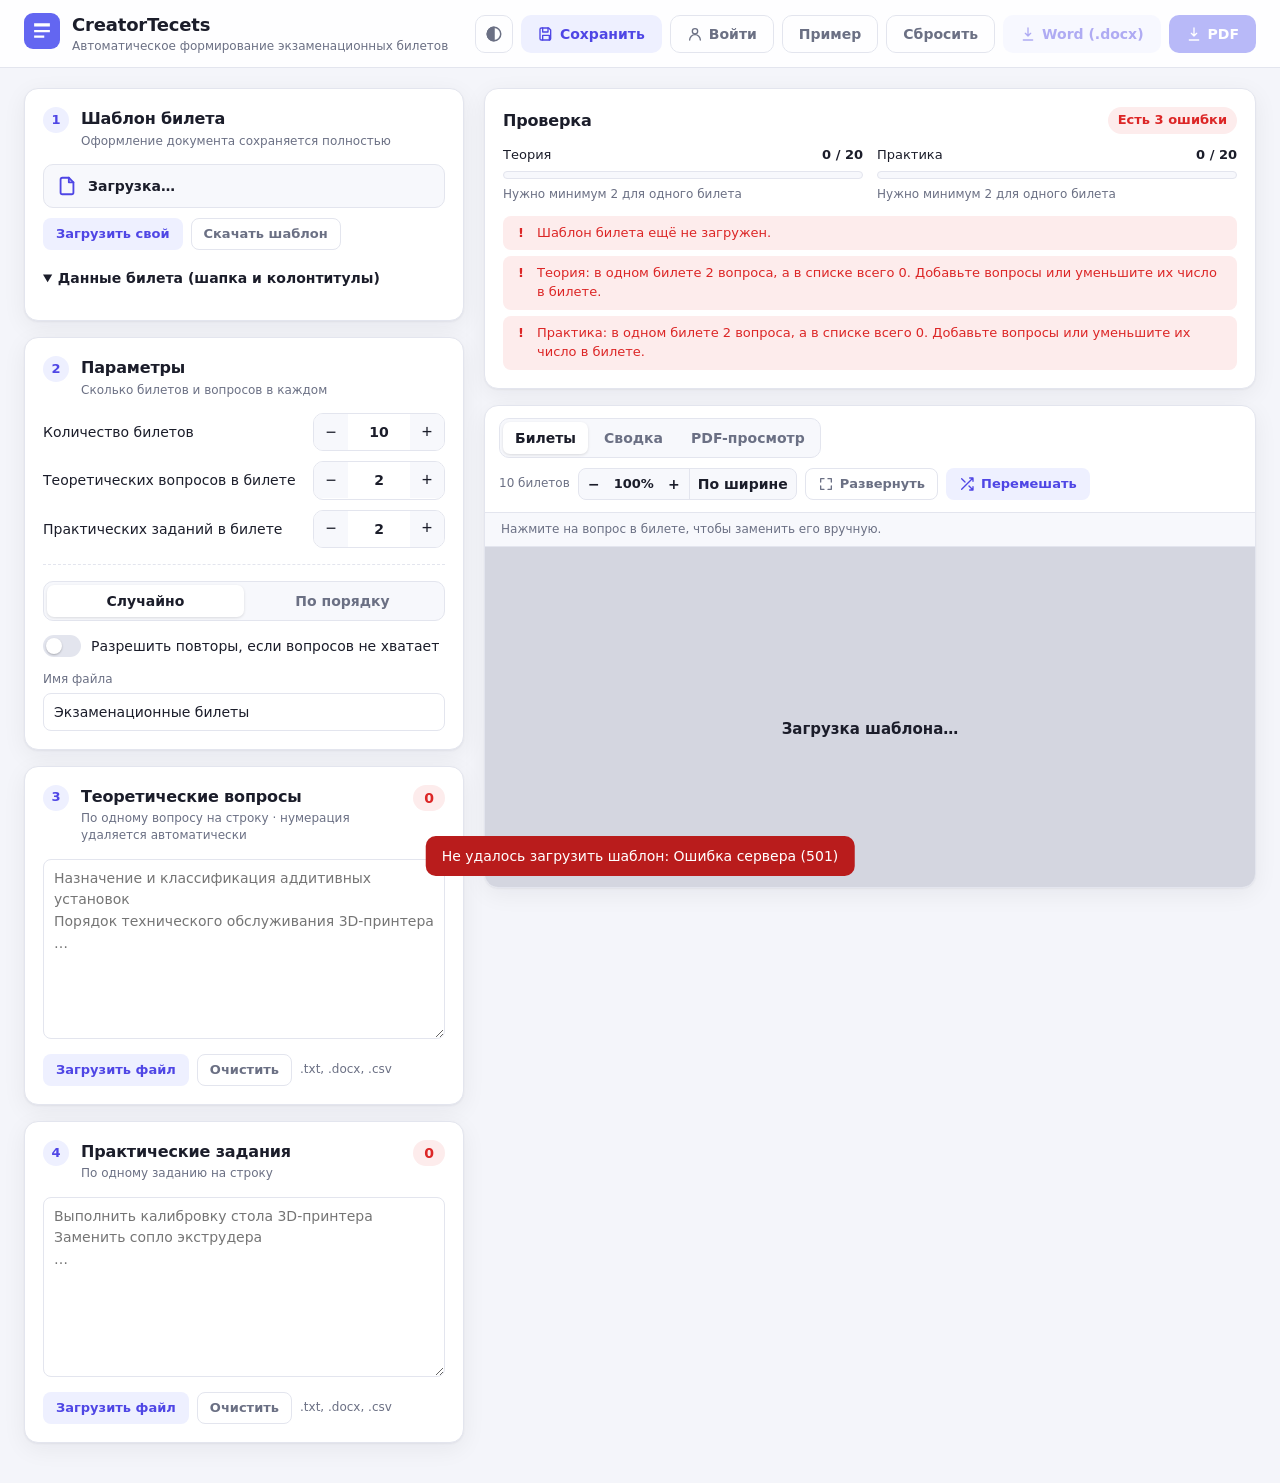
==== static/index.html @ 61548228 "Личный кабинет: регистрация, вход и сохранение наборов билетов - регистрация по почте и паролю (scry" ====
<!doctype html>
<html lang="ru">
<head>
  <meta charset="utf-8" />
  <meta name="viewport" content="width=device-width, initial-scale=1" />
  <title>CreatorTecets — экзаменационные билеты</title>
  <link rel="icon" href="data:image/svg+xml,<svg xmlns='http://www.w3.org/2000/svg' viewBox='0 0 32 32'><rect width='32' height='32' rx='8' fill='%234f46e5'/><path d='M9 9h14v3H9zm0 6h14v2H9zm0 5h9v2H9z' fill='white'/></svg>" />
  <script>
    try { var t = localStorage.getItem("creatortecets:theme"); if (t === "light" || t === "dark") document.documentElement.dataset.theme = t; } catch (e) {}
  </script>
  <link rel="stylesheet" href="styles.css" />
</head>
<body>
  <header class="topbar">
    <div class="brand">
      <div class="logo" aria-hidden="true">
        <svg viewBox="0 0 32 32"><rect width="32" height="32" rx="8"/><path d="M9 9h14v3H9zm0 6h14v2H9zm0 5h9v2H9z"/></svg>
      </div>
      <div>
        <h1>CreatorTecets</h1>
        <p>Автоматическое формирование экзаменационных билетов</p>
      </div>
    </div>
    <div class="topbar-actions">
      <button class="btn ghost theme-btn" id="btn-theme" type="button" title="Тема оформления" aria-label="Тема оформления"></button>
      <span class="set-chip" id="current-set" hidden title="Текущий набор из личного кабинета"></span>
      <button class="btn secondary" id="btn-save" type="button" title="Сохранить билеты в личный кабинет">
        <svg viewBox="0 0 24 24" aria-hidden="true"><path d="M5 3h11l3 3v13a2 2 0 0 1-2 2H5a2 2 0 0 1-2-2V5a2 2 0 0 1 2-2z"/><path d="M7 3v6h8V3M7 21v-7h10v7"/></svg>Сохранить
      </button>
      <button class="btn ghost account-btn" id="btn-account" type="button">
        <svg viewBox="0 0 24 24" aria-hidden="true"><circle cx="12" cy="8" r="4"/><path d="M4 21a8 8 0 0 1 16 0"/></svg><span>Войти</span>
      </button>
      <button class="btn ghost" id="btn-demo" type="button" title="Заполнить формы примерами вопросов">Пример</button>
      <button class="btn ghost" id="btn-reset" type="button" title="Очистить все поля">Сбросить</button>
      <button class="btn secondary" id="btn-docx" type="button" disabled>
        <svg viewBox="0 0 24 24" aria-hidden="true"><path d="M12 3v12m0 0-4-4m4 4 4-4M5 21h14"/></svg>Word (.docx)
      </button>
      <button class="btn primary" id="btn-pdf" type="button" disabled>
        <svg viewBox="0 0 24 24" aria-hidden="true"><path d="M12 3v12m0 0-4-4m4 4 4-4M5 21h14"/></svg>PDF
      </button>
    </div>
  </header>

  <main class="layout">
    <!-- ============ Левая колонка: настройки ============ -->
    <section class="settings" aria-label="Настройки">
      <article class="card" id="card-template">
        <header class="card-head">
          <span class="step">1</span>
          <div>
            <h2>Шаблон билета</h2>
            <p class="muted">Оформление документа сохраняется полностью</p>
          </div>
        </header>
        <div class="template-file">
          <div class="file-chip">
            <svg viewBox="0 0 24 24" aria-hidden="true"><path d="M14 3H7a2 2 0 0 0-2 2v14a2 2 0 0 0 2 2h10a2 2 0 0 0 2-2V8z"/><path d="M14 3v5h5"/></svg>
            <div>
              <strong id="tpl-name">Загрузка…</strong>
              <span class="muted" id="tpl-meta"></span>
            </div>
          </div>
          <div class="row gap-s wrap">
            <label class="btn small secondary">
              <input type="file" id="tpl-input" accept=".docx" hidden />Загрузить свой
            </label>
            <button class="btn small ghost" id="tpl-reset" type="button" hidden>Вернуть стандартный</button>
            <a class="btn small ghost" href="/api/template/default" download>Скачать шаблон</a>
          </div>
        </div>
        <details class="fields" id="fields-box" open>
          <summary>Данные билета (шапка и колонтитулы)</summary>
          <div id="fields" class="fields-grid"></div>
        </details>
      </article>

      <article class="card">
        <header class="card-head">
          <span class="step">2</span>
          <div>
            <h2>Параметры</h2>
            <p class="muted">Сколько билетов и вопросов в каждом</p>
          </div>
        </header>
        <div class="params">
          <label class="num">
            <span>Количество билетов</span>
            <div class="stepper"><button type="button" data-step="-1">−</button><input type="number" id="p-count" min="1" max="500" value="10" /><button type="button" data-step="1">+</button></div>
          </label>
          <label class="num">
            <span>Теоретических вопросов в билете</span>
            <div class="stepper"><button type="button" data-step="-1">−</button><input type="number" id="p-theory" min="0" max="20" value="2" /><button type="button" data-step="1">+</button></div>
          </label>
          <label class="num">
            <span>Практических заданий в билете</span>
            <div class="stepper"><button type="button" data-step="-1">−</button><input type="number" id="p-practice" min="0" max="20" value="2" /><button type="button" data-step="1">+</button></div>
          </label>
        </div>
        <div class="options">
          <div class="segmented" role="radiogroup" aria-label="Порядок распределения">
            <label><input type="radio" name="mode" value="random" checked /><span>Случайно</span></label>
            <label><input type="radio" name="mode" value="sequential" /><span>По порядку</span></label>
          </div>
          <label class="switch">
            <input type="checkbox" id="p-repeat" />
            <span class="track"></span>
            <span>Разрешить повторы, если вопросов не хватает</span>
          </label>
          <label class="text-field">
            <span>Имя файла</span>
            <input type="text" id="p-filename" value="Экзаменационные билеты" maxlength="120" />
          </label>
        </div>
      </article>

      <article class="card qcard" data-kind="theory">
        <header class="card-head">
          <span class="step">3</span>
          <div>
            <h2>Теоретические вопросы</h2>
            <p class="muted">По одному вопросу на строку · нумерация удаляется автоматически</p>
          </div>
          <span class="badge" id="theory-count">0</span>
        </header>
        <div class="dropzone">
          <textarea id="q-theory" spellcheck="true" placeholder="Назначение и классификация аддитивных установок&#10;Порядок технического обслуживания 3D-принтера&#10;…"></textarea>
          <div class="drop-hint">Отпустите файл, чтобы загрузить вопросы</div>
        </div>
        <div class="row gap-s wrap qactions">
          <label class="btn small secondary"><input type="file" accept=".txt,.docx,.csv" data-upload="theory" hidden />Загрузить файл</label>
          <button class="btn small ghost" type="button" data-dedupe="theory" hidden>Удалить дубликаты</button>
          <button class="btn small ghost" type="button" data-clear="theory">Очистить</button>
          <span class="muted small">.txt, .docx, .csv</span>
        </div>
      </article>

      <article class="card qcard" data-kind="practice">
        <header class="card-head">
          <span class="step">4</span>
          <div>
            <h2>Практические задания</h2>
            <p class="muted">По одному заданию на строку</p>
          </div>
          <span class="badge" id="practice-count">0</span>
        </header>
        <div class="dropzone">
          <textarea id="q-practice" spellcheck="true" placeholder="Выполнить калибровку стола 3D-принтера&#10;Заменить сопло экструдера&#10;…"></textarea>
          <div class="drop-hint">Отпустите файл, чтобы загрузить задания</div>
        </div>
        <div class="row gap-s wrap qactions">
          <label class="btn small secondary"><input type="file" accept=".txt,.docx,.csv" data-upload="practice" hidden />Загрузить файл</label>
          <button class="btn small ghost" type="button" data-dedupe="practice" hidden>Удалить дубликаты</button>
          <button class="btn small ghost" type="button" data-clear="practice">Очистить</button>
          <span class="muted small">.txt, .docx, .csv</span>
        </div>
      </article>
    </section>

    <!-- ============ Правая колонка: проверка и просмотр ============ -->
    <section class="workspace" aria-label="Проверка и предварительный просмотр">
      <article class="card check" id="check">
        <header class="check-head">
          <h2>Проверка</h2>
          <span class="status" id="check-status"></span>
        </header>
        <div class="meters">
          <div class="meter" id="meter-theory">
            <div class="meter-top"><span>Теория</span><strong></strong></div>
            <div class="bar"><i></i></div>
            <small></small>
          </div>
          <div class="meter" id="meter-practice">
            <div class="meter-top"><span>Практика</span><strong></strong></div>
            <div class="bar"><i></i></div>
            <small></small>
          </div>
        </div>
        <ul class="issues" id="issues"></ul>
      </article>

      <article class="card preview-card">
        <header class="preview-head">
          <div class="tabs" role="tablist">
            <button role="tab" class="tab active" data-view="pages" type="button">Билеты</button>
            <button role="tab" class="tab" data-view="table" type="button">Сводка</button>
            <button role="tab" class="tab" data-view="pdf" type="button">PDF-просмотр</button>
          </div>
          <div class="preview-tools">
            <span class="muted small" id="preview-meta"></span>
            <div class="zoom" id="zoom" role="group" aria-label="Масштаб просмотра">
              <button type="button" id="zoom-out" title="Уменьшить (Ctrl + колесо мыши)" aria-label="Уменьшить">−</button>
              <output id="zoom-value">100%</output>
              <button type="button" id="zoom-in" title="Увеличить (Ctrl + колесо мыши)" aria-label="Увеличить">+</button>
              <span class="sep"></span>
              <button type="button" id="zoom-fit" title="По ширине окна">По ширине</button>
            </div>
            <button class="btn small ghost" id="btn-focus" type="button" title="Развернуть просмотр на весь экран (Esc — свернуть)">
              <svg viewBox="0 0 24 24" aria-hidden="true"><path d="M4 9V4h5M20 9V4h-5M4 15v5h5M20 15v5h-5"/></svg><span>Развернуть</span>
            </button>
            <button class="btn small secondary" id="btn-shuffle" type="button" title="Перераспределить вопросы случайным образом">
              <svg viewBox="0 0 24 24" aria-hidden="true"><path d="M16 3h5v5M4 20 21 3M21 16v5h-5M15 15l6 6M4 4l5 5"/></svg>Перемешать
            </button>
          </div>
        </header>
        <p class="hint" id="edit-hint">Нажмите на вопрос в билете, чтобы заменить его вручную.</p>
        <div class="view" id="view-pages"></div>
        <div class="view" id="view-table" hidden></div>
        <div class="view" id="view-pdf" hidden>
          <div class="pdf-empty" id="pdf-empty">
            <p>Точный вид документа, как он будет напечатан.</p>
            <button class="btn primary" id="btn-pdf-preview" type="button">Сформировать PDF-просмотр</button>
          </div>
          <iframe id="pdf-frame" title="PDF-просмотр" hidden></iframe>
        </div>
      </article>
    </section>
  </main>

  <dialog id="replace-dialog">
    <form method="dialog" class="dialog">
      <header>
        <h3 id="replace-title">Заменить вопрос</h3>
        <button class="icon-btn" value="cancel" aria-label="Закрыть">✕</button>
      </header>
      <p class="muted small" id="replace-current"></p>
      <input type="search" id="replace-search" placeholder="Поиск по вопросам…" autocomplete="off" />
      <ul class="replace-list" id="replace-list"></ul>
    </form>
  </dialog>

  <!-- Вход / регистрация -->
  <dialog id="auth-dialog">
    <form class="dialog auth" id="auth-form" novalidate>
      <header>
        <h3>Личный кабинет</h3>
        <button class="icon-btn" type="button" data-close aria-label="Закрыть">✕</button>
      </header>
      <p class="muted small" id="auth-reason">Войдите, чтобы сохранять билеты и возвращаться к ним в любой момент.</p>
      <div class="segmented" role="tablist">
        <label><input type="radio" name="auth-mode" value="login" checked /><span>Вход</span></label>
        <label><input type="radio" name="auth-mode" value="register" /><span>Регистрация</span></label>
      </div>
      <label class="text-field" id="auth-name-row" hidden>
        <span>Имя (необязательно)</span>
        <input type="text" id="auth-name" autocomplete="name" maxlength="100" />
      </label>
      <label class="text-field">
        <span>Электронная почта</span>
        <input type="email" id="auth-email" autocomplete="email" required maxlength="200" />
      </label>
      <label class="text-field">
        <span>Пароль</span>
        <input type="password" id="auth-password" autocomplete="current-password" required maxlength="200" />
        <small class="muted" id="auth-pass-hint" hidden>Не короче 8 символов</small>
      </label>
      <p class="form-error" id="auth-error" role="alert" hidden></p>
      <button class="btn primary" type="submit" id="auth-submit">Войти</button>
    </form>
  </dialog>

  <!-- Сохранение набора -->
  <dialog id="save-dialog">
    <form class="dialog" id="save-form">
      <header>
        <h3>Сохранить в личный кабинет</h3>
        <button class="icon-btn" type="button" data-close aria-label="Закрыть">✕</button>
      </header>
      <label class="text-field">
        <span>Название набора</span>
        <input type="text" id="save-title" required maxlength="200" />
      </label>
      <p class="muted small" id="save-note"></p>
      <div class="row gap-s wrap dialog-actions">
        <button class="btn ghost" type="button" id="save-as-new" hidden>Сохранить как новый</button>
        <button class="btn primary" type="submit" id="save-submit">Сохранить</button>
      </div>
    </form>
  </dialog>

  <!-- Личный кабинет -->
  <dialog id="cabinet-dialog">
    <div class="dialog cabinet">
      <header>
        <div>
          <h3>Личный кабинет</h3>
          <p class="muted small" id="cab-user"></p>
        </div>
        <div class="row gap-s">
          <button class="btn small ghost" type="button" id="cab-logout">Выйти</button>
          <button class="icon-btn" type="button" data-close aria-label="Закрыть">✕</button>
        </div>
      </header>
      <div class="row gap-s cab-tools">
        <input type="search" id="cab-search" placeholder="Поиск по названию, группе, дисциплине…" autocomplete="off" />
        <button class="btn small secondary" type="button" id="cab-new" title="Начать новый набор билетов">+ Новый набор</button>
      </div>
      <p class="muted small" id="cab-count"></p>
      <ul class="sets" id="cab-list"></ul>
    </div>
  </dialog>

  <div class="toast" id="toast" role="status" aria-live="polite"></div>
  <div class="busy" id="busy" hidden><div class="spinner"></div><span id="busy-text">Формирование…</span></div>

  <script src="app.js"></script>
</body>
</html>
---- static/styles.css ----
:root {
  --bg: #f4f5fa;
  --surface: #ffffff;
  --surface-2: #f7f8fc;
  --border: #e3e5ee;
  --text: #1b1d2a;
  --muted: #6b7084;
  --accent: #4f46e5;
  --accent-2: #6366f1;
  --accent-soft: #eef0ff;
  --ok: #16a34a;
  --ok-soft: #e8f7ee;
  --warn: #c2780a;
  --warn-soft: #fff5e2;
  --err: #dc2626;
  --err-soft: #fdecec;
  --radius: 14px;
  --shadow: 0 1px 2px rgba(20, 22, 40, .05), 0 6px 24px rgba(20, 22, 40, .06);
  --paper-shadow: 0 2px 6px rgba(0, 0, 0, .08), 0 12px 32px rgba(0, 0, 0, .10);
  color-scheme: light;
}

:root[data-theme="dark"] {
    --bg: #0f1117;
    --surface: #171a23;
    --surface-2: #1d2130;
    --border: #2a2f40;
    --text: #e8eaf2;
    --muted: #949ab0;
    --accent: #818cf8;
    --accent-2: #6366f1;
    --accent-soft: #23264a;
    --ok: #4ade80;
    --ok-soft: #12291c;
    --warn: #fbbf24;
    --warn-soft: #2d2410;
    --err: #f87171;
    --err-soft: #2f1517;
    --shadow: 0 1px 2px rgba(0, 0, 0, .3), 0 6px 24px rgba(0, 0, 0, .25);
    color-scheme: dark;
  
}

@media (prefers-color-scheme: dark) {
  :root:not([data-theme="light"]) {
    --bg: #0f1117;
    --surface: #171a23;
    --surface-2: #1d2130;
    --border: #2a2f40;
    --text: #e8eaf2;
    --muted: #949ab0;
    --accent: #818cf8;
    --accent-2: #6366f1;
    --accent-soft: #23264a;
    --ok: #4ade80;
    --ok-soft: #12291c;
    --warn: #fbbf24;
    --warn-soft: #2d2410;
    --err: #f87171;
    --err-soft: #2f1517;
    --shadow: 0 1px 2px rgba(0, 0, 0, .3), 0 6px 24px rgba(0, 0, 0, .25);
    color-scheme: dark;
  
  }
}

* { box-sizing: border-box; }
[hidden] { display: none !important; }
html, body { margin: 0; }
body {
  background: var(--bg);
  transition: background-color .2s, color .2s;
  color: var(--text);
  font: 14px/1.45 "Inter", system-ui, -apple-system, "Segoe UI", Roboto, sans-serif;
  -webkit-font-smoothing: antialiased;
}
h1, h2, h3 { margin: 0; letter-spacing: -.01em; }
h2 { font-size: 16px; font-weight: 650; }
.muted { color: var(--muted); }
.small { font-size: 12px; }
.row { display: flex; align-items: center; }
.wrap { flex-wrap: wrap; }
.gap-s { gap: 8px; }
svg { width: 16px; height: 16px; fill: none; stroke: currentColor; stroke-width: 2; stroke-linecap: round; stroke-linejoin: round; flex: none; }

/* ---------- Topbar ---------- */
.topbar {
  position: sticky; top: 0; z-index: 20;
  display: flex; align-items: center; justify-content: space-between; gap: 16px;
  padding: 12px 24px;
  background: color-mix(in srgb, var(--surface) 88%, transparent);
  backdrop-filter: blur(12px);
  border-bottom: 1px solid var(--border);
}
.brand { display: flex; align-items: center; gap: 12px; min-width: 0; }
.brand h1 { font-size: 18px; font-weight: 750; }
.brand p { margin: 0; font-size: 12px; color: var(--muted); }
.logo svg { width: 36px; height: 36px; stroke: none; }
.logo rect { fill: var(--accent-2); }
.logo path { fill: #fff; }
.topbar-actions { display: flex; gap: 8px; flex-wrap: wrap; justify-content: flex-end; }

/* ---------- Buttons ---------- */
.btn {
  display: inline-flex; align-items: center; justify-content: center; gap: 6px;
  height: 38px; padding: 0 16px;
  border-radius: 10px; border: 1px solid transparent;
  font: inherit; font-weight: 600; cursor: pointer; text-decoration: none;
  transition: background .15s, border-color .15s, color .15s, transform .05s, opacity .15s;
  white-space: nowrap; user-select: none;
}
.btn:active:not(:disabled) { transform: translateY(1px); }
.btn:disabled { opacity: .45; cursor: not-allowed; }
.btn.small { height: 32px; padding: 0 12px; font-size: 13px; border-radius: 8px; }
.btn.primary { background: var(--accent-2); color: #fff; }
.btn.primary:hover:not(:disabled) { background: #4338ca; }
.btn.secondary { background: var(--accent-soft); color: var(--accent); }
.btn.secondary:hover:not(:disabled) { border-color: var(--accent); }
.btn.ghost { background: transparent; color: var(--muted); border-color: var(--border); }
.btn.ghost:hover:not(:disabled) { color: var(--text); background: var(--surface-2); }
.icon-btn { border: 0; background: none; color: var(--muted); font-size: 16px; cursor: pointer; padding: 4px 8px; border-radius: 6px; }
.icon-btn:hover { background: var(--surface-2); color: var(--text); }
:focus-visible { outline: 2px solid var(--accent); outline-offset: 2px; }

/* ---------- Layout ---------- */
.layout {
  display: grid;
  grid-template-columns: minmax(340px, 440px) minmax(0, 1fr);
  gap: 20px;
  padding: 20px 24px 40px;
  max-width: 1600px; margin: 0 auto;
  align-items: start;
}
.settings { display: flex; flex-direction: column; gap: 16px; }
.workspace { display: flex; flex-direction: column; gap: 16px; position: sticky; top: 84px; max-height: calc(100vh - 100px); }

.card {
  background: var(--surface);
  border: 1px solid var(--border);
  border-radius: var(--radius);
  box-shadow: var(--shadow);
  padding: 18px;
}
.card-head { display: flex; align-items: flex-start; gap: 12px; margin-bottom: 14px; }
.card-head > div { flex: 1; min-width: 0; }
.card-head p { margin: 2px 0 0; font-size: 12px; }
.step {
  flex: none; width: 26px; height: 26px; border-radius: 50%;
  display: grid; place-items: center;
  background: var(--accent-soft); color: var(--accent); font-weight: 700; font-size: 13px;
}
.badge {
  min-width: 32px; height: 26px; padding: 0 10px; border-radius: 13px;
  display: inline-grid; place-items: center;
  background: var(--surface-2); border: 1px solid var(--border); font-weight: 700; font-variant-numeric: tabular-nums;
}
.badge.ok { background: var(--ok-soft); color: var(--ok); border-color: transparent; }
.badge.err { background: var(--err-soft); color: var(--err); border-color: transparent; }

/* ---------- Template ---------- */
.template-file { display: flex; flex-direction: column; gap: 10px; }
.file-chip {
  display: flex; align-items: center; gap: 10px;
  padding: 10px 12px; border-radius: 10px; background: var(--surface-2); border: 1px solid var(--border);
}
.file-chip svg { width: 22px; height: 22px; color: var(--accent); }
.file-chip div { display: flex; flex-direction: column; min-width: 0; }
.file-chip strong { overflow: hidden; text-overflow: ellipsis; white-space: nowrap; }
.file-chip span { font-size: 12px; }
.fields { margin-top: 14px; }
.fields summary { cursor: pointer; font-weight: 600; padding: 4px 0; }
.fields-grid { display: grid; gap: 10px; margin-top: 10px; }

.text-field { display: flex; flex-direction: column; gap: 4px; }
.text-field span { font-size: 12px; color: var(--muted); font-weight: 500; }
input[type="text"], input[type="search"], input[type="number"], input[type="email"], input[type="password"], textarea {
  font: inherit; color: var(--text);
  background: var(--surface); border: 1px solid var(--border); border-radius: 8px;
  padding: 8px 10px; width: 100%;
  transition: border-color .15s, box-shadow .15s;
}
input:focus, textarea:focus { outline: none; border-color: var(--accent); box-shadow: 0 0 0 3px color-mix(in srgb, var(--accent) 18%, transparent); }

/* ---------- Params ---------- */
.params { display: grid; gap: 10px; }
.num { display: flex; align-items: center; justify-content: space-between; gap: 12px; }
.num > span { font-weight: 500; }
.stepper { display: flex; align-items: center; border: 1px solid var(--border); border-radius: 10px; overflow: hidden; flex: none; }
.stepper button { width: 34px; height: 36px; border: 0; background: var(--surface-2); color: var(--text); font-size: 18px; cursor: pointer; }
.stepper button:hover { background: var(--accent-soft); color: var(--accent); }
.stepper input { width: 62px; border: 0; border-radius: 0; text-align: center; font-weight: 700; font-variant-numeric: tabular-nums; padding: 8px 4px; -moz-appearance: textfield; }
.stepper input::-webkit-inner-spin-button { -webkit-appearance: none; }
.stepper input:focus { box-shadow: none; }
.options { display: grid; gap: 14px; margin-top: 16px; padding-top: 16px; border-top: 1px dashed var(--border); }

.segmented { display: grid; grid-template-columns: 1fr 1fr; background: var(--surface-2); border: 1px solid var(--border); border-radius: 10px; padding: 3px; }
.segmented input { position: absolute; opacity: 0; pointer-events: none; }
.segmented span { display: block; text-align: center; padding: 6px; border-radius: 7px; cursor: pointer; font-weight: 600; color: var(--muted); }
.segmented input:checked + span { background: var(--surface); color: var(--text); box-shadow: 0 1px 3px rgba(0, 0, 0, .12); }
.segmented input:focus-visible + span { outline: 2px solid var(--accent); }

.switch { display: flex; align-items: center; gap: 10px; cursor: pointer; }
.switch input { position: absolute; opacity: 0; }
.switch .track { flex: none; width: 38px; height: 22px; border-radius: 11px; background: var(--border); position: relative; transition: background .15s; }
.switch .track::after { content: ""; position: absolute; top: 3px; left: 3px; width: 16px; height: 16px; border-radius: 50%; background: #fff; transition: transform .15s; box-shadow: 0 1px 2px rgba(0, 0, 0, .25); }
.switch input:checked + .track { background: var(--accent-2); }
.switch input:checked + .track::after { transform: translateX(16px); }
.switch input:focus-visible + .track { outline: 2px solid var(--accent); outline-offset: 2px; }

/* ---------- Questions ---------- */
.dropzone { position: relative; }
.dropzone textarea { min-height: 180px; resize: vertical; line-height: 1.55; }
.drop-hint {
  position: absolute; inset: 0; display: none; place-items: center;
  border: 2px dashed var(--accent); border-radius: 8px; background: color-mix(in srgb, var(--accent-soft) 92%, transparent);
  color: var(--accent); font-weight: 600;
}
.dropzone.drag .drop-hint { display: grid; }
.qactions { margin-top: 10px; }

/* ---------- Check ---------- */
.check-head { display: flex; align-items: center; justify-content: space-between; gap: 10px; margin-bottom: 12px; }
.status { font-weight: 600; font-size: 13px; padding: 4px 10px; border-radius: 999px; }
.status.ok { background: var(--ok-soft); color: var(--ok); }
.status.warn { background: var(--warn-soft); color: var(--warn); }
.status.err { background: var(--err-soft); color: var(--err); }
.meters { display: grid; grid-template-columns: 1fr 1fr; gap: 14px; }
.meter-top { display: flex; justify-content: space-between; font-size: 13px; }
.meter-top strong { font-variant-numeric: tabular-nums; }
.bar { height: 8px; background: var(--surface-2); border: 1px solid var(--border); border-radius: 4px; overflow: hidden; margin: 6px 0 4px; }
.bar i { display: block; height: 100%; width: 0; background: var(--ok); border-radius: 4px; transition: width .25s, background .25s; }
.meter.err .bar i { background: var(--err); }
.meter.warn .bar i { background: var(--warn); }
.meter.off { opacity: .5; }
.meter small { color: var(--muted); font-size: 12px; }
.issues { list-style: none; margin: 12px 0 0; padding: 0; display: grid; gap: 6px; }
.issues:empty { display: none; }
.issues li { display: flex; gap: 8px; align-items: flex-start; padding: 8px 10px; border-radius: 8px; font-size: 13px; }
.issues li::before { flex: none; font-weight: 800; width: 16px; text-align: center; }
.issues li.err { background: var(--err-soft); color: var(--err); }
.issues li.err::before { content: "!"; }
.issues li.warn { background: var(--warn-soft); color: var(--warn); }
.issues li.warn::before { content: "!"; }
.issues li.info { background: var(--surface-2); color: var(--muted); }
.issues li.info::before { content: "i"; font-style: italic; }
.issues li button { margin-left: auto; flex: none; background: none; border: 0; color: inherit; text-decoration: underline; font: inherit; font-weight: 600; cursor: pointer; padding: 0; }

/* ---------- Preview ---------- */
.preview-card { display: flex; flex-direction: column; min-height: 0; flex: 1; padding: 0; overflow: hidden; }
.preview-head { display: flex; align-items: center; justify-content: space-between; gap: 10px; padding: 12px 14px; border-bottom: 1px solid var(--border); flex-wrap: wrap; }
.tabs { display: flex; gap: 4px; background: var(--surface-2); padding: 3px; border-radius: 10px; border: 1px solid var(--border); }
.tab { border: 0; background: none; font: inherit; font-weight: 600; color: var(--muted); padding: 6px 12px; border-radius: 7px; cursor: pointer; }
.tab.active { background: var(--surface); color: var(--text); box-shadow: 0 1px 3px rgba(0, 0, 0, .12); }
.hint { margin: 0; padding: 8px 16px; font-size: 12px; color: var(--muted); background: var(--surface-2); border-bottom: 1px solid var(--border); }
.view { overflow: auto; flex: 1; min-height: 360px; }
#view-pages { background: color-mix(in srgb, var(--bg) 70%, #8a8fa3 30%); padding: 24px; }
.empty { display: grid; place-items: center; text-align: center; color: var(--muted); min-height: 320px; padding: 24px; }
.empty strong { display: block; color: var(--text); font-size: 15px; margin-bottom: 4px; }

.page-wrap { margin: 0 auto 28px; width: fit-content; }
.page-label { display: flex; justify-content: space-between; color: var(--text); font-size: 12px; font-weight: 700; margin-bottom: 6px; }
.page {
  position: relative; background: #fff; color: #000; box-shadow: var(--paper-shadow);
  font-family: "Times New Roman", "Liberation Serif", Times, serif; font-size: 16px; line-height: 1.15;
  color-scheme: light;
}
.page p { margin: 0; min-height: 1.15em; white-space: pre-wrap; overflow-wrap: anywhere; }
.page table { border-collapse: collapse; table-layout: fixed; }
.page td { vertical-align: top; padding: 6.67px; }
.page table.bordered td { border: 1px solid #000; }
.page .qline { line-height: 1.5; }
.page .q { cursor: pointer; border-radius: 3px; transition: background .12s; }
.page .q:hover { background: #e0e7ff; }
.page .q.missing { color: #b91c1c; background: #fee2e2; }
.page .q.repeat { box-shadow: inset 0 -2px 0 #f59e0b; }
.page-footer { position: absolute; left: 0; right: 0; }

#view-table { padding: 0; }
.summary { width: 100%; border-collapse: collapse; font-size: 13px; }
.summary th, .summary td { text-align: left; padding: 10px 14px; border-bottom: 1px solid var(--border); vertical-align: top; }
.summary th { position: sticky; top: 0; background: var(--surface); font-size: 12px; text-transform: uppercase; letter-spacing: .04em; color: var(--muted); z-index: 1; }
.summary td:first-child { font-weight: 700; white-space: nowrap; width: 1%; }
.summary ol { margin: 0; padding-left: 18px; }
.summary li { margin: 2px 0; }

#view-pdf { display: flex; }
#pdf-frame { flex: 1; width: 100%; border: 0; min-height: 70vh; background: #525659; }
.pdf-empty { margin: auto; text-align: center; padding: 40px; color: var(--muted); }

/* ---------- Dialog ---------- */
dialog { border: 1px solid var(--border); border-radius: 16px; padding: 0; width: min(640px, calc(100vw - 32px)); background: var(--surface); color: var(--text); box-shadow: 0 24px 64px rgba(0, 0, 0, .3); }
dialog::backdrop { background: rgba(15, 17, 30, .45); backdrop-filter: blur(2px); }
.dialog { display: flex; flex-direction: column; gap: 10px; padding: 18px; max-height: min(80vh, 680px); }
.dialog header { display: flex; justify-content: space-between; align-items: center; }
.dialog p { margin: 0; }
.replace-list { list-style: none; margin: 0; padding: 0; overflow: auto; border: 1px solid var(--border); border-radius: 10px; }
.replace-list li { padding: 10px 12px; border-bottom: 1px solid var(--border); cursor: pointer; display: flex; gap: 10px; justify-content: space-between; }
.replace-list li:last-child { border-bottom: 0; }
.replace-list li:hover, .replace-list li:focus { background: var(--accent-soft); outline: none; }
.replace-list li.current { background: var(--surface-2); cursor: default; color: var(--muted); }
.replace-list .uses { flex: none; font-size: 12px; color: var(--muted); }
.replace-list .uses.zero { color: var(--ok); font-weight: 600; }

/* ---------- Toast / busy ---------- */
.toast {
  position: fixed; left: 50%; bottom: 24px; transform: translate(-50%, 20px);
  background: #1f2233; color: #fff; padding: 10px 16px; border-radius: 10px; font-weight: 500;
  opacity: 0; pointer-events: none; transition: opacity .2s, transform .2s; z-index: 50; max-width: calc(100vw - 32px);
}
.toast.show { opacity: 1; transform: translate(-50%, 0); }
.toast.error { background: #b91c1c; }
.busy { position: fixed; inset: 0; z-index: 60; display: grid; place-content: center; justify-items: center; gap: 14px; background: rgba(15, 17, 30, .35); color: #fff; font-weight: 600; backdrop-filter: blur(2px); }
.busy[hidden] { display: none; }
.spinner { width: 42px; height: 42px; border-radius: 50%; border: 4px solid rgba(255, 255, 255, .3); border-top-color: #fff; animation: spin .8s linear infinite; }
@keyframes spin { to { transform: rotate(360deg); } }

/* ---------- Responsive ---------- */
@media (max-width: 1020px) {
  .layout { grid-template-columns: 1fr; padding: 16px; }
  .workspace { position: static; max-height: none; }
  .view { max-height: 80vh; }
}
@media (max-width: 640px) {
  .topbar { position: static; flex-direction: column; align-items: stretch; padding: 12px 16px; }
  .topbar-actions .btn { flex: 1; }
  .meters { grid-template-columns: 1fr; }
  #view-pages { padding: 12px; }
  .num { flex-direction: column; align-items: flex-start; }
}
@media print {
  .topbar, .settings, .check, .preview-head, .hint { display: none !important; }
}

/* ---------- Theme toggle ---------- */
.theme-btn { width: 38px; padding: 0; }
.theme-btn svg { width: 18px; height: 18px; }

/* ---------- Zoom ---------- */
.zoom { display: flex; align-items: center; border: 1px solid var(--border); border-radius: 8px; overflow: hidden; background: var(--surface-2); }
.zoom button { height: 30px; min-width: 30px; padding: 0 8px; border: 0; background: none; color: var(--text); font: inherit; font-weight: 600; cursor: pointer; }
.zoom button:hover { background: var(--accent-soft); color: var(--accent); }
.zoom button.active { color: var(--accent); }
.zoom output { min-width: 50px; text-align: center; font-variant-numeric: tabular-nums; font-weight: 600; font-size: 13px; }
.zoom .sep { width: 1px; align-self: stretch; background: var(--border); }
.preview-tools { display: flex; align-items: center; gap: 8px; flex-wrap: wrap; }

/* ---------- Режим «Развернуть просмотр» ---------- */
body.focus .settings { display: none; }
body.focus .layout { grid-template-columns: minmax(0, 1fr); max-width: none; }
body.focus .workspace { max-height: calc(100vh - 100px); }
body.focus .check .meters, body.focus .check .issues { display: none; }
body.focus .check { padding: 10px 18px; }
body.focus .check-head { margin: 0; }
body.focus .view { max-height: none; }
@media (max-width: 1020px) {
  body.focus .workspace { max-height: none; }
  body.focus .view { max-height: 85vh; }
}

/* ---------- Личный кабинет ---------- */
.account-btn span { max-width: 160px; overflow: hidden; text-overflow: ellipsis; }
.account-btn .avatar { width: 22px; height: 22px; border-radius: 50%; background: var(--accent-2); color: #fff; display: grid; place-items: center; font-size: 12px; font-weight: 700; flex: none; }
.set-chip { align-self: center; max-width: 220px; overflow: hidden; text-overflow: ellipsis; white-space: nowrap; font-size: 12px; color: var(--muted); padding: 4px 10px; border: 1px dashed var(--border); border-radius: 999px; }
.set-chip b { color: var(--text); font-weight: 600; }
.dialog .segmented { margin: 2px 0; }
.dialog .text-field input { height: 40px; }
.form-error { margin: 0; padding: 8px 10px; border-radius: 8px; background: var(--err-soft); color: var(--err); font-size: 13px; }
.dialog-actions { justify-content: flex-end; margin-top: 4px; }
.auth .btn.primary { height: 42px; margin-top: 4px; }
#cabinet-dialog { width: min(920px, calc(100vw - 32px)); }
.cabinet { max-height: min(86vh, 820px); }
.cab-tools input { flex: 1; }
.sets { list-style: none; margin: 0; padding: 0; overflow: auto; display: grid; gap: 10px; min-height: 120px; }
.set { border: 1px solid var(--border); border-radius: 12px; padding: 12px 14px; display: grid; grid-template-columns: 1fr auto; gap: 6px 14px; background: var(--surface); }
.set.current { border-color: var(--accent); box-shadow: 0 0 0 1px var(--accent) inset; }
.set h4 { margin: 0; font-size: 15px; display: flex; align-items: center; gap: 8px; min-width: 0; }
.set h4 span { overflow: hidden; text-overflow: ellipsis; white-space: nowrap; }
.set .tag { font-size: 11px; font-weight: 700; color: var(--accent); background: var(--accent-soft); border-radius: 999px; padding: 2px 8px; flex: none; }
.set .meta { grid-column: 1; color: var(--muted); font-size: 12px; display: flex; flex-wrap: wrap; gap: 4px 12px; }
.set .actions { grid-column: 2; grid-row: 1 / span 2; display: flex; gap: 6px; align-items: center; flex-wrap: wrap; justify-content: flex-end; }
.set .actions .danger:hover { color: var(--err); border-color: var(--err); }
.sets .empty { min-height: 160px; border: 1px dashed var(--border); border-radius: 12px; }
@media (max-width: 640px) {
  .set { grid-template-columns: 1fr; }
  .set .actions { grid-column: 1; grid-row: auto; justify-content: flex-start; }
  .set-chip { display: none; }
}
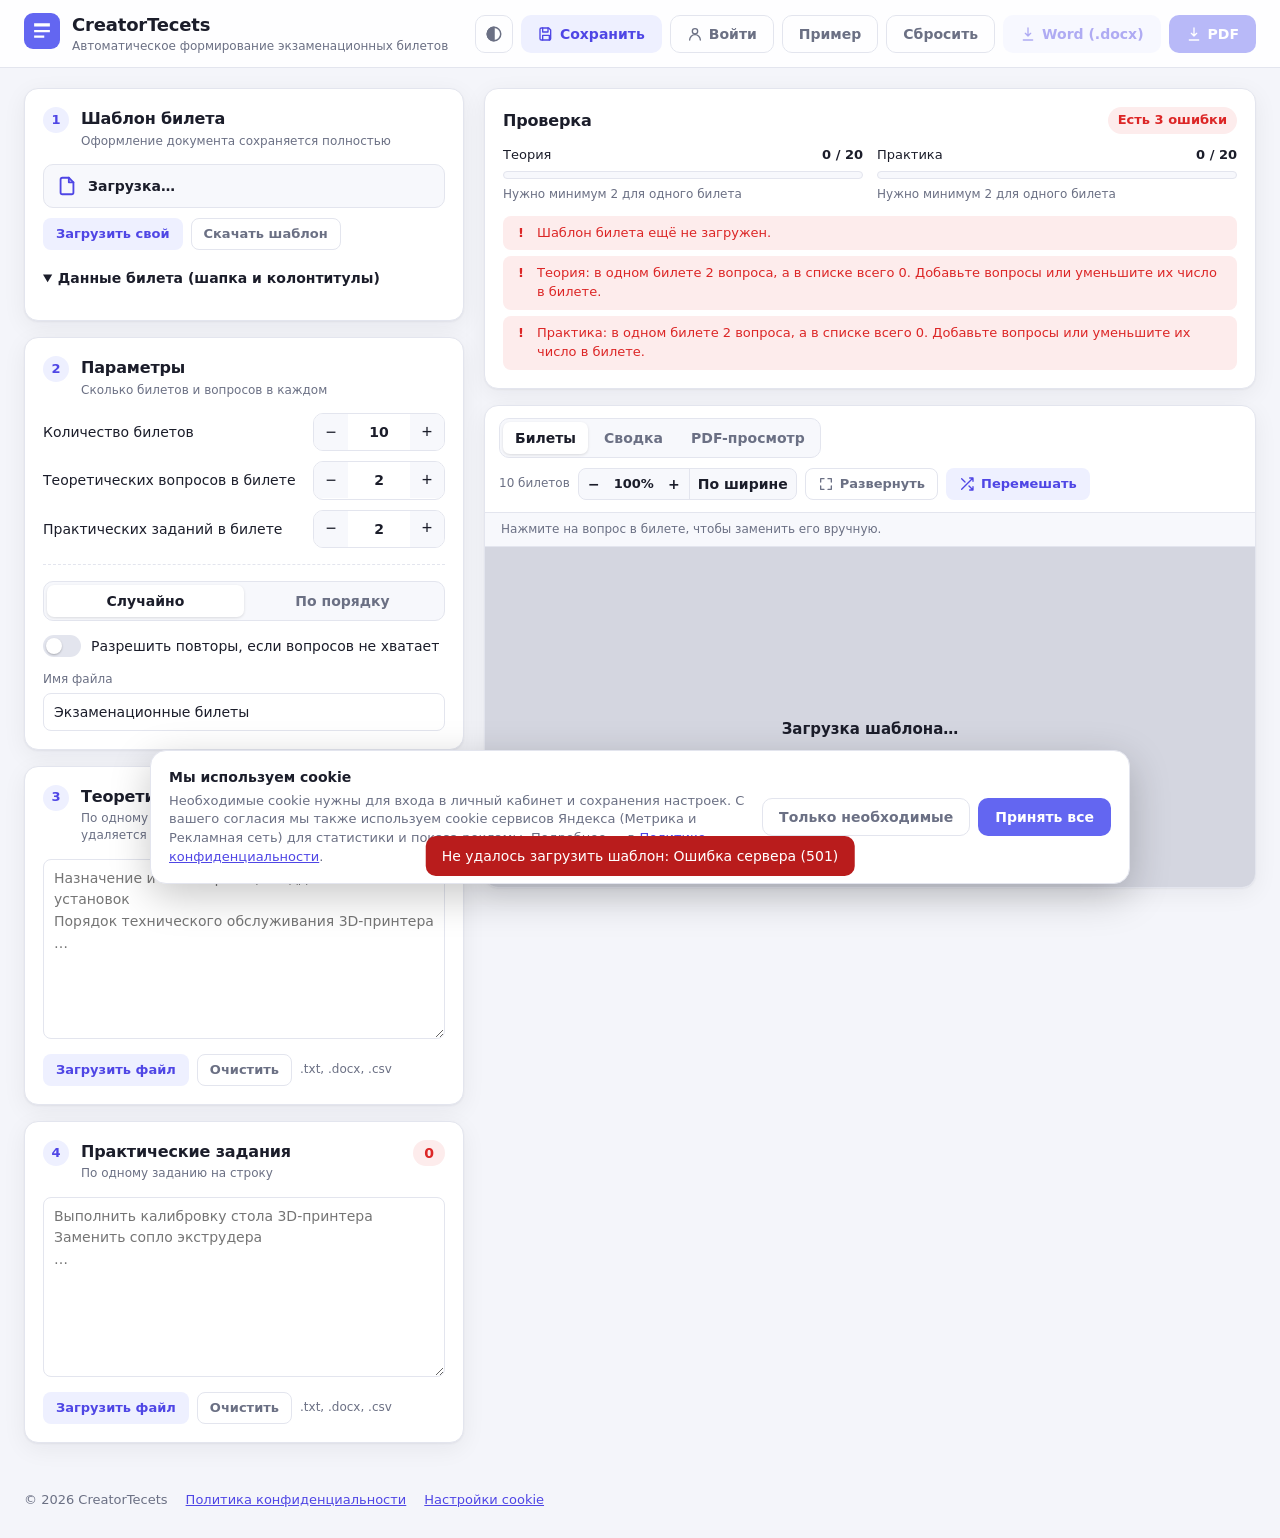
==== commit f71148b0: "Баннер cookie, политика конфиденциальности и согласие на обработку ПДн - баннер cookie: Метрика и ре" ====
--- a/static/index.html
+++ b/static/index.html
@@ -60,10 +60,15 @@
               <span class="muted" id="tpl-meta"></span>
             </div>
           </div>
+          <label class="text-field" id="tpl-lib-row" hidden>
+            <span>Шаблон из библиотеки сайта</span>
+            <select id="tpl-select"></select>
+          </label>
           <div class="row gap-s wrap">
             <label class="btn small secondary">
               <input type="file" id="tpl-input" accept=".docx" hidden />Загрузить свой
             </label>
+            <button class="btn small ghost" id="tpl-submit" type="button" hidden title="Предложить этот шаблон для библиотеки сайта">Отправить на сайт</button>
             <button class="btn small ghost" id="tpl-reset" type="button" hidden>Вернуть стандартный</button>
             <a class="btn small ghost" href="/api/template/default" download>Скачать шаблон</a>
           </div>
@@ -154,6 +159,10 @@
           <span class="muted small">.txt, .docx, .csv</span>
         </div>
       </article>
+      <aside class="ad-slot" id="ad-sidebar" aria-label="Реклама" hidden>
+        <span class="ad-label">Реклама</span>
+        <div class="ad-box" id="yandex_rtb_sidebar"></div>
+      </aside>
     </section>
 
     <!-- ============ Правая колонка: проверка и просмотр ============ -->
@@ -216,6 +225,11 @@
     </section>
   </main>
 
+  <aside class="ad-slot ad-bottom" id="ad-bottom" aria-label="Реклама" hidden>
+    <span class="ad-label">Реклама</span>
+    <div class="ad-box" id="yandex_rtb_bottom"></div>
+  </aside>
+
   <dialog id="replace-dialog">
     <form method="dialog" class="dialog">
       <header>
@@ -228,11 +242,28 @@
     </form>
   </dialog>
 
+  <footer class="site-footer">
+    <span>© <span id="footer-year"></span> CreatorTecets</span>
+    <a href="/privacy.html">Политика конфиденциальности</a>
+    <button type="button" class="link-btn" id="cookie-settings">Настройки cookie</button>
+  </footer>
+
+  <div class="cookie-banner" id="cookie-banner" role="dialog" aria-live="polite" aria-label="Использование cookie" hidden>
+    <div class="cookie-text">
+      <strong>Мы используем cookie</strong>
+      <p>Необходимые cookie нужны для входа в личный кабинет и сохранения настроек. С вашего согласия мы также используем cookie сервисов Яндекса (Метрика и Рекламная сеть) для статистики и показа рекламы. Подробнее — в <a href="/privacy.html">Политике конфиденциальности</a>.</p>
+    </div>
+    <div class="cookie-actions">
+      <button class="btn ghost" type="button" id="cookie-necessary">Только необходимые</button>
+      <button class="btn primary" type="button" id="cookie-all">Принять все</button>
+    </div>
+  </div>
+
   <!-- Вход / регистрация -->
   <dialog id="auth-dialog">
     <form class="dialog auth" id="auth-form" novalidate>
       <header>
-        <h3>Личный кабинет</h3>
+        <h3 id="auth-title">Вход в личный кабинет</h3>
         <button class="icon-btn" type="button" data-close aria-label="Закрыть">✕</button>
       </header>
       <p class="muted small" id="auth-reason">Войдите, чтобы сохранять билеты и возвращаться к ним в любой момент.</p>
@@ -240,21 +271,58 @@
         <label><input type="radio" name="auth-mode" value="login" checked /><span>Вход</span></label>
         <label><input type="radio" name="auth-mode" value="register" /><span>Регистрация</span></label>
       </div>
-      <label class="text-field" id="auth-name-row" hidden>
-        <span>Имя (необязательно)</span>
-        <input type="text" id="auth-name" autocomplete="name" maxlength="100" />
-      </label>
-      <label class="text-field">
-        <span>Электронная почта</span>
-        <input type="email" id="auth-email" autocomplete="email" required maxlength="200" />
-      </label>
-      <label class="text-field">
-        <span>Пароль</span>
-        <input type="password" id="auth-password" autocomplete="current-password" required maxlength="200" />
-        <small class="muted" id="auth-pass-hint" hidden>Не короче 8 символов</small>
+      <div class="text-field field" data-field="auth-name" data-reg hidden>
+        <label for="auth-name">Имя и фамилия <span class="muted">(необязательно)</span></label>
+        <input type="text" id="auth-name" autocomplete="name" maxlength="100" placeholder="Например, Анна Петрова" />
+        <small class="field-error" aria-live="polite"></small>
+      </div>
+      <div class="text-field field" data-field="auth-email">
+        <label for="auth-email">Электронная почта</label>
+        <input type="email" id="auth-email" autocomplete="email" maxlength="200" placeholder="name@example.ru" inputmode="email" />
+        <small class="field-error" aria-live="polite"></small>
+      </div>
+      <div class="text-field field" data-field="auth-password">
+        <label for="auth-password">Пароль</label>
+        <div class="pw-wrap">
+          <input type="password" id="auth-password" autocomplete="current-password" maxlength="200" />
+          <button type="button" class="pw-eye" data-eye="auth-password" aria-label="Показать пароль" title="Показать пароль"><svg viewBox="0 0 24 24" aria-hidden="true"><path d="M2 12s3.5-7 10-7 10 7 10 7-3.5 7-10 7S2 12 2 12z"/><circle cx="12" cy="12" r="3"/></svg></button>
+        </div>
+        <div class="strength" id="pw-strength" hidden>
+          <div class="strength-bar"><i></i></div>
+          <span class="strength-label"></span>
+        </div>
+        <ul class="pw-rules" id="pw-rules" hidden>
+          <li data-rule="len">не короче 8 символов</li>
+          <li data-rule="mix">есть буквы и цифры</li>
+          <li data-rule="email">не совпадает с почтой</li>
+        </ul>
+        <small class="field-error" aria-live="polite"></small>
+      </div>
+      <div data-reg hidden>
+      <div class="text-field field" data-field="auth-password2">
+        <label for="auth-password2">Повторите пароль</label>
+        <div class="pw-wrap">
+          <input type="password" id="auth-password2" autocomplete="new-password" maxlength="200" />
+          <button type="button" class="pw-eye" data-eye="auth-password2" aria-label="Показать пароль" title="Показать пароль"><svg viewBox="0 0 24 24" aria-hidden="true"><path d="M2 12s3.5-7 10-7 10 7 10 7-3.5 7-10 7S2 12 2 12z"/><circle cx="12" cy="12" r="3"/></svg></button>
+        </div>
+        <small class="field-error" aria-live="polite"></small>
+      </div>
+      </div>
+      <p class="caps-warn" id="caps-warn" hidden>Включён Caps Lock</p>
+      <div class="field" data-field="auth-consent" data-reg hidden>
+        <label class="check-row align-top">
+          <input type="checkbox" id="auth-consent" />
+          <span>Я принимаю <a href="/privacy.html" target="_blank" rel="noopener">Политику конфиденциальности</a> и даю согласие на обработку моих персональных данных</span>
+        </label>
+        <small class="field-error" aria-live="polite"></small>
+      </div>
+      <label class="check-row" data-login>
+        <input type="checkbox" id="auth-remember" checked />
+        <span>Запомнить меня на этом устройстве</span>
       </label>
       <p class="form-error" id="auth-error" role="alert" hidden></p>
       <button class="btn primary" type="submit" id="auth-submit">Войти</button>
+      <p class="muted small center" id="auth-switch"></p>
     </form>
   </dialog>
 
@@ -277,6 +345,32 @@
     </form>
   </dialog>
 
+  <!-- Отправка шаблона на сайт -->
+  <dialog id="submit-dialog">
+    <form class="dialog" id="submit-form" novalidate>
+      <header>
+        <h3>Отправить шаблон на сайт</h3>
+        <button class="icon-btn" type="button" data-close aria-label="Закрыть">✕</button>
+      </header>
+      <p class="muted small">Шаблон проверит администратор. После одобрения он появится в библиотеке и им смогут пользоваться все. Отправлять или нет — решаете вы.</p>
+      <div class="file-chip">
+        <svg viewBox="0 0 24 24" aria-hidden="true"><path d="M14 3H7a2 2 0 0 0-2 2v14a2 2 0 0 0 2 2h10a2 2 0 0 0 2-2V8z"/><path d="M14 3v5h5"/></svg>
+        <div><strong id="submit-file-name">Файл не выбран</strong><span class="muted" id="submit-file-meta"></span></div>
+        <label class="btn small ghost push"><input type="file" id="submit-file" accept=".docx" hidden />Выбрать файл</label>
+      </div>
+      <label class="text-field"><span>Название шаблона</span><input type="text" id="submit-title" maxlength="150" placeholder="Например, Билет ГБПОУ КМП — 3 колонки" /></label>
+      <label class="text-field"><span>Учебное заведение <span class="muted">(необязательно)</span></span><input type="text" id="submit-institution" maxlength="200" /></label>
+      <label class="text-field"><span>Описание <span class="muted">(необязательно)</span></span><textarea id="submit-description" maxlength="1000" rows="3" placeholder="Для каких экзаменов подходит, особенности оформления"></textarea></label>
+      <p class="notice small">Перед отправкой уберите из шаблона личные данные, которые не должны попасть в общий доступ (ФИО, подписи, телефоны).</p>
+      <label class="check-row"><input type="checkbox" id="submit-consent" /><span>Я разрешаю опубликовать этот шаблон на сайте для всех пользователей</span></label>
+      <p class="form-error" id="submit-error" role="alert" hidden></p>
+      <div class="row gap-s dialog-actions">
+        <button class="btn ghost" type="button" data-close>Не отправлять</button>
+        <button class="btn primary" type="submit" id="submit-send">Отправить на проверку</button>
+      </div>
+    </form>
+  </dialog>
+
   <!-- Личный кабинет -->
   <dialog id="cabinet-dialog">
     <div class="dialog cabinet">
@@ -290,16 +384,99 @@
           <button class="icon-btn" type="button" data-close aria-label="Закрыть">✕</button>
         </div>
       </header>
+      <div class="tabs cab-tabs" role="tablist">
+        <button role="tab" class="tab active" data-cab="sets" type="button">Мои наборы</button>
+        <button role="tab" class="tab" data-cab="templates" type="button">Мои шаблоны</button>
+        <button role="tab" class="tab" data-cab="moderation" type="button" hidden>Модерация <span class="count-badge" id="mod-count" hidden></span></button>
+        <button role="tab" class="tab" data-cab="profile" type="button">Профиль</button>
+      </div>
+      <section class="cab-pane" data-pane="sets">
       <div class="row gap-s cab-tools">
         <input type="search" id="cab-search" placeholder="Поиск по названию, группе, дисциплине…" autocomplete="off" />
         <button class="btn small secondary" type="button" id="cab-new" title="Начать новый набор билетов">+ Новый набор</button>
       </div>
       <p class="muted small" id="cab-count"></p>
       <ul class="sets" id="cab-list"></ul>
+      </section>
+      <section class="cab-pane" data-pane="templates" hidden>
+        <div class="row gap-s wrap cab-tools">
+          <p class="muted small grow">Шаблоны, которые вы предложили для библиотеки сайта. После проверки администратором они станут доступны всем пользователям.</p>
+          <button class="btn small secondary" type="button" id="tpl-submit-new">+ Отправить шаблон</button>
+        </div>
+        <ul class="sets" id="my-templates"></ul>
+      </section>
+      <section class="cab-pane" data-pane="moderation" hidden>
+        <div class="segmented four" role="tablist" id="mod-filter">
+          <label><input type="radio" name="mod-status" value="pending" checked /><span>На проверке</span></label>
+          <label><input type="radio" name="mod-status" value="approved" /><span>Опубликованы</span></label>
+          <label><input type="radio" name="mod-status" value="rejected" /><span>Отклонены</span></label>
+          <label><input type="radio" name="mod-status" value="all" /><span>Все</span></label>
+        </div>
+        <ul class="sets" id="mod-list"></ul>
+      </section>
+      <section class="cab-pane profile" data-pane="profile" hidden>
+        <form class="pcard" id="profile-form" novalidate>
+          <h4>Личные данные</h4>
+          <div class="text-field field">
+            <label for="profile-name">Имя и фамилия</label>
+            <input type="text" id="profile-name" maxlength="100" autocomplete="name" />
+          </div>
+          <div class="text-field field">
+            <label for="profile-email">Электронная почта</label>
+            <input type="email" id="profile-email" disabled />
+          </div>
+          <p class="muted small" id="profile-since"></p>
+          <div class="dialog-actions row"><button class="btn small primary" type="submit">Сохранить имя</button></div>
+        </form>
+        <form class="pcard" id="password-form" novalidate>
+          <h4>Смена пароля</h4>
+      <div class="text-field field" data-field="pw-current">
+        <label for="pw-current">Текущий пароль</label>
+        <div class="pw-wrap">
+          <input type="password" id="pw-current" autocomplete="current-password" maxlength="200" />
+          <button type="button" class="pw-eye" data-eye="pw-current" aria-label="Показать пароль" title="Показать пароль"><svg viewBox="0 0 24 24" aria-hidden="true"><path d="M2 12s3.5-7 10-7 10 7 10 7-3.5 7-10 7S2 12 2 12z"/><circle cx="12" cy="12" r="3"/></svg></button>
+        </div>
+        <small class="field-error" aria-live="polite"></small>
+      </div>
+      <div class="text-field field" data-field="pw-new">
+        <label for="pw-new">Новый пароль</label>
+        <div class="pw-wrap">
+          <input type="password" id="pw-new" autocomplete="new-password" maxlength="200" />
+          <button type="button" class="pw-eye" data-eye="pw-new" aria-label="Показать пароль" title="Показать пароль"><svg viewBox="0 0 24 24" aria-hidden="true"><path d="M2 12s3.5-7 10-7 10 7 10 7-3.5 7-10 7S2 12 2 12z"/><circle cx="12" cy="12" r="3"/></svg></button>
+        </div>
+        <small class="field-error" aria-live="polite"></small>
+      </div>
+      <div class="text-field field" data-field="pw-new2">
+        <label for="pw-new2">Повторите новый пароль</label>
+        <div class="pw-wrap">
+          <input type="password" id="pw-new2" autocomplete="new-password" maxlength="200" />
+          <button type="button" class="pw-eye" data-eye="pw-new2" aria-label="Показать пароль" title="Показать пароль"><svg viewBox="0 0 24 24" aria-hidden="true"><path d="M2 12s3.5-7 10-7 10 7 10 7-3.5 7-10 7S2 12 2 12z"/><circle cx="12" cy="12" r="3"/></svg></button>
+        </div>
+        <small class="field-error" aria-live="polite"></small>
+      </div>
+          <p class="muted small">После смены пароля вход на других устройствах будет сброшен.</p>
+          <p class="form-error" id="password-error" role="alert" hidden></p>
+          <div class="dialog-actions row"><button class="btn small primary" type="submit">Изменить пароль</button></div>
+        </form>
+        <form class="pcard danger-zone" id="delete-form" novalidate>
+          <h4>Удаление аккаунта</h4>
+          <p class="muted small">Аккаунт и все сохранённые наборы билетов будут удалены без возможности восстановления.</p>
+      <div class="text-field field" data-field="del-password">
+        <label for="del-password">Пароль для подтверждения</label>
+        <div class="pw-wrap">
+          <input type="password" id="del-password" autocomplete="current-password" maxlength="200" />
+          <button type="button" class="pw-eye" data-eye="del-password" aria-label="Показать пароль" title="Показать пароль"><svg viewBox="0 0 24 24" aria-hidden="true"><path d="M2 12s3.5-7 10-7 10 7 10 7-3.5 7-10 7S2 12 2 12z"/><circle cx="12" cy="12" r="3"/></svg></button>
+        </div>
+        <small class="field-error" aria-live="polite"></small>
+      </div>
+          <p class="form-error" id="delete-error" role="alert" hidden></p>
+          <div class="dialog-actions row"><button class="btn small danger-btn" type="submit">Удалить аккаунт</button></div>
+        </form>
+      </section>
     </div>
   </dialog>
 
-  <div class="toast" id="toast" role="status" aria-live="polite"></div>
+  <div class="toast" id="toast" role="status" aria-live="polite" popover="manual"></div>
   <div class="busy" id="busy" hidden><div class="spinner"></div><span id="busy-text">Формирование…</span></div>
 
   <script src="app.js"></script>
--- a/static/styles.css
+++ b/static/styles.css
@@ -385,3 +385,99 @@
   .set .actions { grid-column: 1; grid-row: auto; justify-content: flex-start; }
   .set-chip { display: none; }
 }
+
+/* ---------- Формы входа и профиля ---------- */
+.field label { font-size: 12px; color: var(--muted); font-weight: 500; }
+.field.invalid input { border-color: var(--err); }
+.field.invalid input:focus { box-shadow: 0 0 0 3px color-mix(in srgb, var(--err) 18%, transparent); }
+.field.valid input { border-color: color-mix(in srgb, var(--ok) 60%, var(--border)); }
+.field-error { color: var(--err); font-size: 12px; min-height: 0; }
+.field-error:empty { display: none; }
+.pw-wrap { position: relative; }
+.pw-wrap input { padding-right: 42px; height: 40px; }
+.pw-eye { position: absolute; right: 4px; top: 50%; transform: translateY(-50%); width: 34px; height: 32px; border: 0; border-radius: 6px; background: none; color: var(--muted); cursor: pointer; display: grid; place-items: center; }
+.pw-eye:hover { color: var(--text); background: var(--surface-2); }
+.pw-eye.on { color: var(--accent); }
+.strength { display: flex; align-items: center; gap: 10px; margin-top: 4px; }
+.strength-bar { flex: 1; height: 6px; border-radius: 3px; background: var(--surface-2); border: 1px solid var(--border); overflow: hidden; }
+.strength-bar i { display: block; height: 100%; width: 0; transition: width .2s, background .2s; }
+.strength-label { font-size: 12px; font-weight: 600; min-width: 92px; text-align: right; }
+.pw-rules { list-style: none; margin: 4px 0 0; padding: 0; display: flex; flex-wrap: wrap; gap: 4px 12px; font-size: 12px; color: var(--muted); }
+.pw-rules li::before { content: "○ "; }
+.pw-rules li.ok { color: var(--ok); }
+.pw-rules li.ok::before { content: "✓ "; }
+.caps-warn { margin: 0; font-size: 12px; color: var(--warn); font-weight: 600; }
+.check-row { display: flex; align-items: center; gap: 8px; font-size: 13px; cursor: pointer; }
+.check-row input { width: 16px; height: 16px; accent-color: var(--accent-2); }
+.center { text-align: center; margin: 0; }
+.link-btn { border: 0; background: none; color: var(--accent); font: inherit; font-weight: 600; cursor: pointer; padding: 0; text-decoration: underline; }
+#auth-dialog { width: min(460px, calc(100vw - 32px)); }
+.auth { gap: 12px; }
+.cab-tabs { align-self: flex-start; }
+.cab-pane { display: flex; flex-direction: column; gap: 10px; min-height: 0; overflow: auto; }
+.cab-pane { flex: 1 1 auto; }
+.cab-pane[data-pane="sets"] { overflow: hidden; }
+.profile { gap: 14px; }
+.pcard { border: 1px solid var(--border); border-radius: 12px; padding: 14px; display: grid; gap: 10px; }
+.pcard h4 { margin: 0; font-size: 15px; }
+.pcard input:disabled { opacity: .7; }
+.danger-zone { border-color: color-mix(in srgb, var(--err) 40%, var(--border)); }
+.danger-btn { background: var(--err); color: #fff; }
+.danger-btn:hover:not(:disabled) { filter: brightness(.92); }
+
+/* Уведомление как popover: сбрасываем стандартные стили браузера */
+.toast[popover] { inset: auto auto 24px 50%; margin: 0; border: 0; overflow: visible; color: #fff; }
+
+/* ---------- Библиотека и отправка шаблонов ---------- */
+select {
+  font: inherit; color: var(--text); background: var(--surface); border: 1px solid var(--border);
+  border-radius: 8px; padding: 8px 10px; width: 100%; height: 40px;
+}
+select:focus { outline: none; border-color: var(--accent); box-shadow: 0 0 0 3px color-mix(in srgb, var(--accent) 18%, transparent); }
+.push { margin-left: auto; }
+.grow { flex: 1; margin: 0; min-width: 220px; }
+.notice { margin: 0; padding: 8px 10px; border-radius: 8px; background: var(--warn-soft); color: var(--warn); }
+.segmented.four { grid-template-columns: repeat(4, 1fr); }
+.count-badge { display: inline-grid; place-items: center; min-width: 18px; height: 18px; padding: 0 5px; border-radius: 9px; background: var(--err); color: #fff; font-size: 11px; margin-left: 4px; }
+.status { white-space: nowrap; }
+.status.pending { background: var(--warn-soft); color: var(--warn); }
+.status.approved { background: var(--ok-soft); color: var(--ok); }
+.status.rejected, .status.removed { background: var(--err-soft); color: var(--err); }
+.set .desc { grid-column: 1; margin: 0; font-size: 13px; }
+.set .note { grid-column: 1 / -1; margin: 0; font-size: 12px; color: var(--muted); }
+.mod-edit { grid-column: 1 / -1; display: grid; gap: 8px; grid-template-columns: 1fr 1fr; }
+.mod-edit .wide { grid-column: 1 / -1; }
+@media (max-width: 640px) { .mod-edit { grid-template-columns: 1fr; } .segmented.four { grid-template-columns: 1fr 1fr; } }
+
+/* ---------- Реклама (Рекламная сеть Яндекса) ---------- */
+.ad-slot { display: flex; flex-direction: column; gap: 6px; }
+.ad-label { font-size: 11px; color: var(--muted); text-transform: uppercase; letter-spacing: .06em; }
+.ad-box { min-height: 90px; border-radius: var(--radius); overflow: hidden; }
+#ad-sidebar .ad-box { min-height: 250px; }
+.ad-bottom { max-width: 1600px; margin: 0 auto 32px; padding: 0 24px; }
+body.focus .ad-slot { display: none; }
+@media print { .ad-slot { display: none !important; } }
+@media (max-width: 640px) { .ad-bottom { padding: 0 16px; } }
+
+/* ---------- Подвал и баннер cookie ---------- */
+.site-footer { max-width: 1600px; margin: 0 auto; padding: 8px 24px 28px; display: flex; flex-wrap: wrap; gap: 6px 18px; font-size: 13px; color: var(--muted); }
+.site-footer a, .cookie-banner a, .check-row a { color: var(--accent); }
+.site-footer .link-btn { font-weight: 500; }
+.check-row.align-top { align-items: flex-start; }
+.check-row.align-top input { margin-top: 2px; flex: none; }
+.field.invalid .check-row span { color: var(--err); }
+.cookie-banner {
+  position: fixed; left: 50%; bottom: 16px; transform: translateX(-50%); z-index: 40;
+  width: min(980px, calc(100vw - 32px));
+  display: flex; gap: 16px; align-items: center;
+  background: var(--surface); color: var(--text); border: 1px solid var(--border); border-radius: 16px;
+  box-shadow: 0 12px 40px rgba(0, 0, 0, .22); padding: 16px 18px;
+}
+.cookie-text { flex: 1; min-width: 0; }
+.cookie-text p { margin: 4px 0 0; font-size: 13px; color: var(--muted); }
+.cookie-actions { display: flex; gap: 8px; flex: none; }
+@media (max-width: 720px) {
+  .cookie-banner { flex-direction: column; align-items: stretch; bottom: 8px; }
+  .cookie-actions .btn { flex: 1; }
+}
+@media print { .cookie-banner, .site-footer { display: none !important; } }
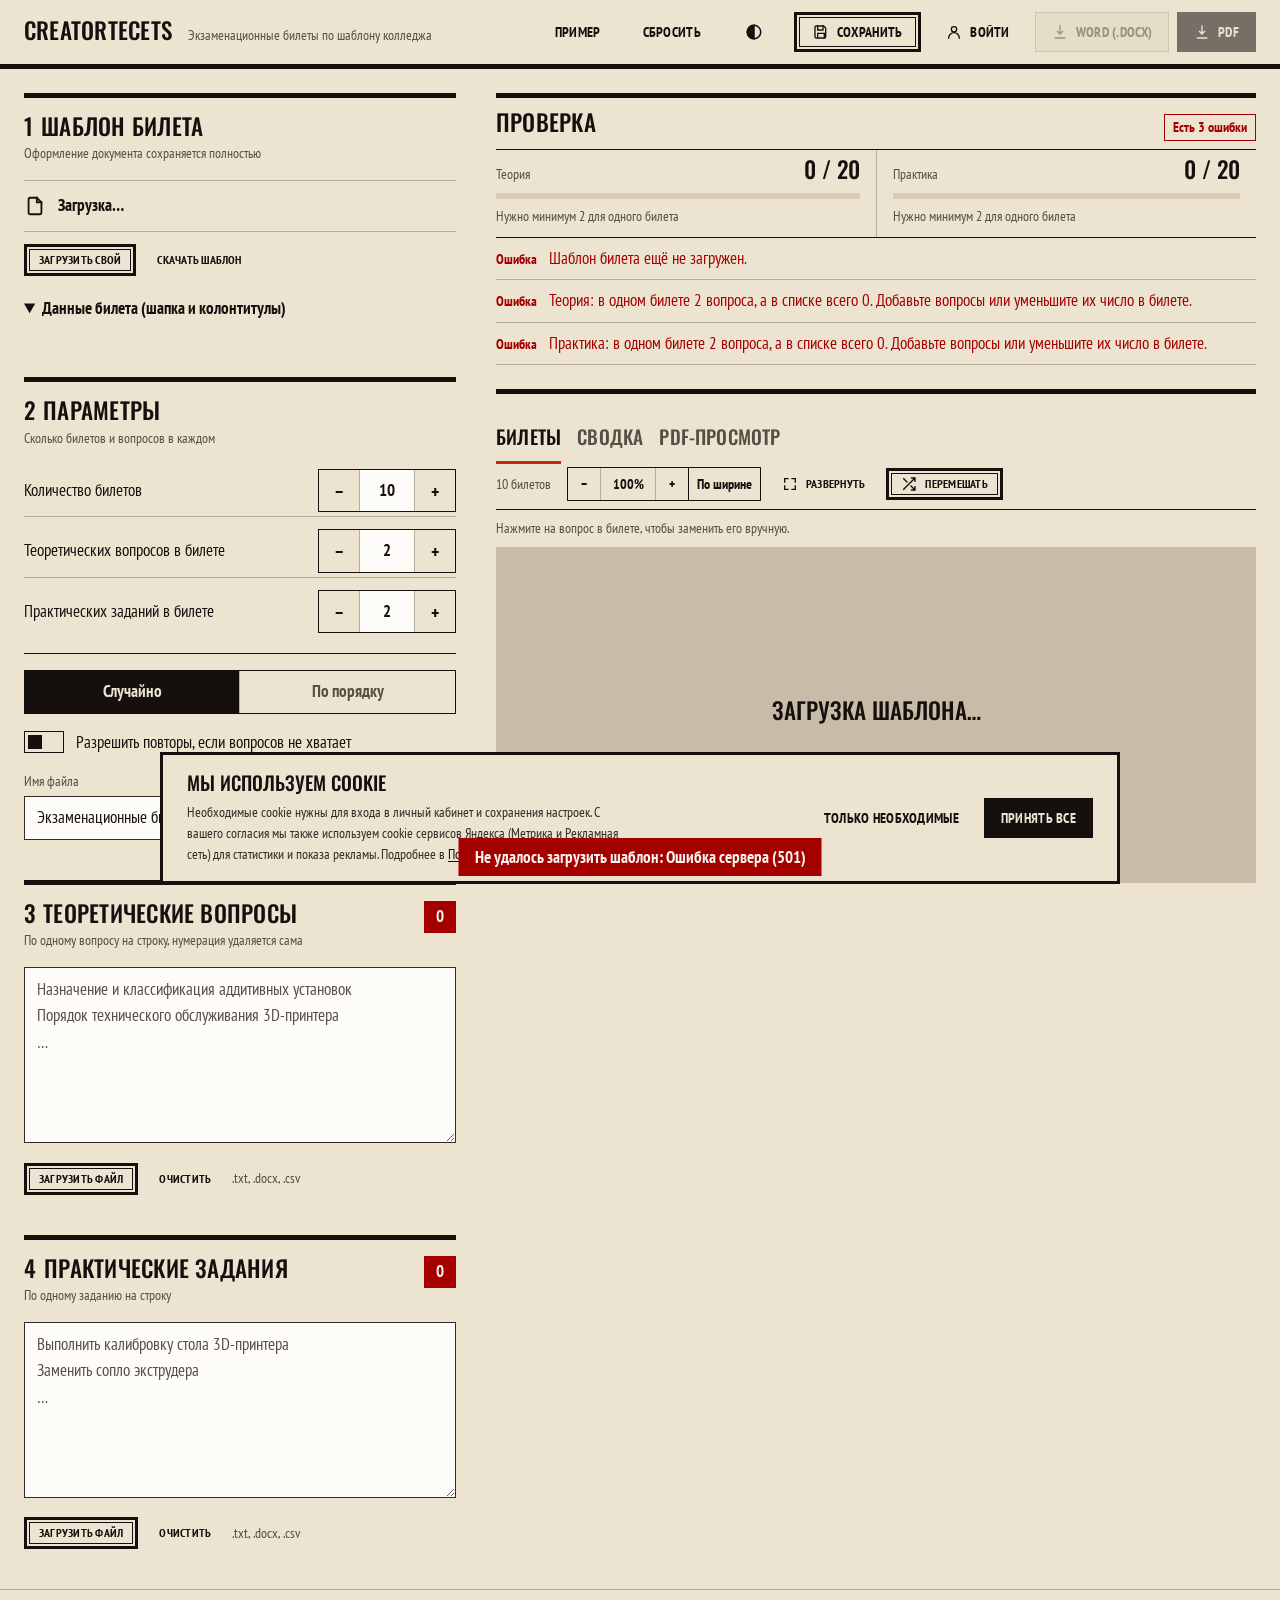
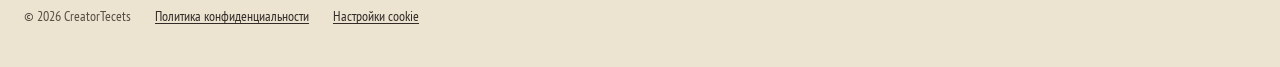
==== commit 343e3bb2: "Редизайн интерфейса (Hallmark, тема Broadside): бумага, чернила, линейки - новая система: токены тем" ====
--- a/static/index.html
+++ b/static/index.html
@@ -3,25 +3,26 @@
 <head>
   <meta charset="utf-8" />
   <meta name="viewport" content="width=device-width, initial-scale=1" />
-  <title>CreatorTecets — экзаменационные билеты</title>
-  <link rel="icon" href="data:image/svg+xml,<svg xmlns='http://www.w3.org/2000/svg' viewBox='0 0 32 32'><rect width='32' height='32' rx='8' fill='%234f46e5'/><path d='M9 9h14v3H9zm0 6h14v2H9zm0 5h9v2H9z' fill='white'/></svg>" />
+  <title>CreatorTecets: экзаменационные билеты по шаблону</title>
+  <meta name="description" content="Билеты к экзамену по шаблону вашего колледжа: вопросы распределяются сами, результат скачивается в Word и PDF." />
+  <link rel="icon" href="data:image/svg+xml,<svg xmlns='http://www.w3.org/2000/svg' viewBox='0 0 32 32'><rect width='32' height='32' fill='%23231d19'/><path d='M8 9h16v3H8zm0 6h16v2H8zm0 5h10v2H8z' fill='%23ece3d0'/><rect x='8' y='24' width='16' height='2' fill='%23c23a1b'/></svg>" />
   <script>
     try { var t = localStorage.getItem("creatortecets:theme"); if (t === "light" || t === "dark") document.documentElement.dataset.theme = t; } catch (e) {}
   </script>
+  <link rel="preconnect" href="https://fonts.googleapis.com" />
+  <link rel="preconnect" href="https://fonts.gstatic.com" crossorigin />
+  <link href="https://fonts.googleapis.com/css2?family=Oswald:wght@500&family=PT+Sans+Narrow:wght@400;700&display=swap" rel="stylesheet" />
   <link rel="stylesheet" href="styles.css" />
 </head>
 <body>
   <header class="topbar">
     <div class="brand">
-      <div class="logo" aria-hidden="true">
-        <svg viewBox="0 0 32 32"><rect width="32" height="32" rx="8"/><path d="M9 9h14v3H9zm0 6h14v2H9zm0 5h9v2H9z"/></svg>
-      </div>
-      <div>
-        <h1>CreatorTecets</h1>
-        <p>Автоматическое формирование экзаменационных билетов</p>
-      </div>
+      <h1 class="wordmark">CreatorTecets</h1>
+      <p>Экзаменационные билеты по шаблону колледжа</p>
     </div>
     <div class="topbar-actions">
+      <button class="btn ghost" id="btn-demo" type="button" title="Заполнить формы примерами вопросов">Пример</button>
+      <button class="btn ghost" id="btn-reset" type="button" title="Очистить все поля">Сбросить</button>
       <button class="btn ghost theme-btn" id="btn-theme" type="button" title="Тема оформления" aria-label="Тема оформления"></button>
       <span class="set-chip" id="current-set" hidden title="Текущий набор из личного кабинета"></span>
       <button class="btn secondary" id="btn-save" type="button" title="Сохранить билеты в личный кабинет">
@@ -30,8 +31,6 @@
       <button class="btn ghost account-btn" id="btn-account" type="button">
         <svg viewBox="0 0 24 24" aria-hidden="true"><circle cx="12" cy="8" r="4"/><path d="M4 21a8 8 0 0 1 16 0"/></svg><span>Войти</span>
       </button>
-      <button class="btn ghost" id="btn-demo" type="button" title="Заполнить формы примерами вопросов">Пример</button>
-      <button class="btn ghost" id="btn-reset" type="button" title="Очистить все поля">Сбросить</button>
       <button class="btn secondary" id="btn-docx" type="button" disabled>
         <svg viewBox="0 0 24 24" aria-hidden="true"><path d="M12 3v12m0 0-4-4m4 4 4-4M5 21h14"/></svg>Word (.docx)
       </button>
@@ -44,9 +43,12 @@
   <main class="layout">
     <!-- ============ Левая колонка: настройки ============ -->
     <section class="settings" aria-label="Настройки">
+      <div class="mobile-tools">
+        <button class="btn small ghost" type="button" data-proxy="#btn-demo">Заполнить примером</button>
+        <button class="btn small ghost" type="button" data-proxy="#btn-reset">Сбросить</button>
+      </div>
       <article class="card" id="card-template">
         <header class="card-head">
-          <span class="step">1</span>
           <div>
             <h2>Шаблон билета</h2>
             <p class="muted">Оформление документа сохраняется полностью</p>
@@ -81,7 +83,6 @@
 
       <article class="card">
         <header class="card-head">
-          <span class="step">2</span>
           <div>
             <h2>Параметры</h2>
             <p class="muted">Сколько билетов и вопросов в каждом</p>
@@ -120,10 +121,9 @@
 
       <article class="card qcard" data-kind="theory">
         <header class="card-head">
-          <span class="step">3</span>
           <div>
             <h2>Теоретические вопросы</h2>
-            <p class="muted">По одному вопросу на строку · нумерация удаляется автоматически</p>
+            <p class="muted">По одному вопросу на строку, нумерация удаляется сама</p>
           </div>
           <span class="badge" id="theory-count">0</span>
         </header>
@@ -141,7 +141,6 @@
 
       <article class="card qcard" data-kind="practice">
         <header class="card-head">
-          <span class="step">4</span>
           <div>
             <h2>Практические задания</h2>
             <p class="muted">По одному заданию на строку</p>
@@ -203,7 +202,7 @@
               <span class="sep"></span>
               <button type="button" id="zoom-fit" title="По ширине окна">По ширине</button>
             </div>
-            <button class="btn small ghost" id="btn-focus" type="button" title="Развернуть просмотр на весь экран (Esc — свернуть)">
+            <button class="btn small ghost" id="btn-focus" type="button" title="Развернуть просмотр на весь экран (Esc, чтобы свернуть)">
               <svg viewBox="0 0 24 24" aria-hidden="true"><path d="M4 9V4h5M20 9V4h-5M4 15v5h5M20 15v5h-5"/></svg><span>Развернуть</span>
             </button>
             <button class="btn small secondary" id="btn-shuffle" type="button" title="Перераспределить вопросы случайным образом">
@@ -242,6 +241,24 @@
     </form>
   </dialog>
 
+  <nav class="mobile-bar" aria-label="Навигация">
+    <div class="mobile-tabs" role="tablist">
+      <button type="button" role="tab" class="active" data-mview="settings">
+        <svg viewBox="0 0 24 24" aria-hidden="true"><path d="M4 6h16M4 12h10M4 18h7"/></svg><span>Настройка</span>
+      </button>
+      <button type="button" role="tab" data-mview="preview">
+        <svg viewBox="0 0 24 24" aria-hidden="true"><path d="M14 3H7a2 2 0 0 0-2 2v14a2 2 0 0 0 2 2h10a2 2 0 0 0 2-2V8z"/><path d="M14 3v5h5"/></svg><span>Билеты</span><i class="mdot" id="mobile-dot"></i>
+      </button>
+    </div>
+    <div class="mobile-actions">
+      <button type="button" class="btn secondary icon-only" data-proxy="#btn-save" aria-label="Сохранить в кабинет" title="Сохранить">
+        <svg viewBox="0 0 24 24" aria-hidden="true"><path d="M5 3h11l3 3v13a2 2 0 0 1-2 2H5a2 2 0 0 1-2-2V5a2 2 0 0 1 2-2z"/><path d="M7 3v6h8V3M7 21v-7h10v7"/></svg>
+      </button>
+      <button type="button" class="btn secondary" data-proxy="#btn-docx" id="m-docx"><svg viewBox="0 0 24 24" aria-hidden="true"><path d="M12 3v12m0 0-4-4m4 4 4-4M5 21h14"/></svg>Word</button>
+      <button type="button" class="btn primary" data-proxy="#btn-pdf" id="m-pdf"><svg viewBox="0 0 24 24" aria-hidden="true"><path d="M12 3v12m0 0-4-4m4 4 4-4M5 21h14"/></svg>PDF</button>
+    </div>
+  </nav>
+
   <footer class="site-footer">
     <span>© <span id="footer-year"></span> CreatorTecets</span>
     <a href="/privacy.html">Политика конфиденциальности</a>
@@ -251,7 +268,7 @@
   <div class="cookie-banner" id="cookie-banner" role="dialog" aria-live="polite" aria-label="Использование cookie" hidden>
     <div class="cookie-text">
       <strong>Мы используем cookie</strong>
-      <p>Необходимые cookie нужны для входа в личный кабинет и сохранения настроек. С вашего согласия мы также используем cookie сервисов Яндекса (Метрика и Рекламная сеть) для статистики и показа рекламы. Подробнее — в <a href="/privacy.html">Политике конфиденциальности</a>.</p>
+      <p>Необходимые cookie нужны для входа в личный кабинет и сохранения настроек. С вашего согласия мы также используем cookie сервисов Яндекса (Метрика и Рекламная сеть) для статистики и показа рекламы. Подробнее в <a href="/privacy.html">Политике конфиденциальности</a>.</p>
     </div>
     <div class="cookie-actions">
       <button class="btn ghost" type="button" id="cookie-necessary">Только необходимые</button>
@@ -352,13 +369,13 @@
         <h3>Отправить шаблон на сайт</h3>
         <button class="icon-btn" type="button" data-close aria-label="Закрыть">✕</button>
       </header>
-      <p class="muted small">Шаблон проверит администратор. После одобрения он появится в библиотеке и им смогут пользоваться все. Отправлять или нет — решаете вы.</p>
+      <p class="muted small">Шаблон проверит администратор. После одобрения он появится в библиотеке и им смогут пользоваться все. Отправлять или нет, решаете вы.</p>
       <div class="file-chip">
         <svg viewBox="0 0 24 24" aria-hidden="true"><path d="M14 3H7a2 2 0 0 0-2 2v14a2 2 0 0 0 2 2h10a2 2 0 0 0 2-2V8z"/><path d="M14 3v5h5"/></svg>
         <div><strong id="submit-file-name">Файл не выбран</strong><span class="muted" id="submit-file-meta"></span></div>
         <label class="btn small ghost push"><input type="file" id="submit-file" accept=".docx" hidden />Выбрать файл</label>
       </div>
-      <label class="text-field"><span>Название шаблона</span><input type="text" id="submit-title" maxlength="150" placeholder="Например, Билет ГБПОУ КМП — 3 колонки" /></label>
+      <label class="text-field"><span>Название шаблона</span><input type="text" id="submit-title" maxlength="150" placeholder="Например, Билет ГБПОУ КМП, 3 колонки" /></label>
       <label class="text-field"><span>Учебное заведение <span class="muted">(необязательно)</span></span><input type="text" id="submit-institution" maxlength="200" /></label>
       <label class="text-field"><span>Описание <span class="muted">(необязательно)</span></span><textarea id="submit-description" maxlength="1000" rows="3" placeholder="Для каких экзаменов подходит, особенности оформления"></textarea></label>
       <p class="notice small">Перед отправкой уберите из шаблона личные данные, которые не должны попасть в общий доступ (ФИО, подписи, телефоны).</p>
--- a/static/styles.css
+++ b/static/styles.css
@@ -1,483 +1,508 @@
+/* Hallmark · shape: app screen · genre: editorial · theme: Broadside (deal 1/3, seed tool-where-college-teacher-4730·65ad3793·2026-11-18·r0) · redesign: full
+ * nav: kept shell, a top bar with the wordmark left, the tools and the three outputs right · signature: the stack of A4 ticket sheets, the real document drawn live on the buff stock · states: empty, loading (busy), error (issues list, field errors), full · broadside: bill by day, inked by night
+ * axes: light/display-condensed/warm · posture: committed · contrast: pass · faces: Oswald and PT Sans Narrow stand in for Six Caps, Bevan and Archivo Narrow, which carry no Cyrillic · v2.0.0 */
+/* Hallmark · pre-emit critique: P4 H4 E4 S4 R4 V3 · weakest: V, an app screen keeps its two-column shell by rule; the cards became ruled sections of a bill and the check became a list of particulars */
+/* Hallmark · waive 24b · padding 6.67px on .page td · the cell margin of the college's Word template, 100 twips, drawn to scale on the ticket sheet */
+/* Hallmark · waive 39b · button.link-btn 21px in the footer · the cookie settings link sits inside the footer's running line of text, read as a link not a control */
+/* Hallmark · answered F4 · the ink block is the one primary; the red fill is the destructive delete in the profile and the square is the account's initial, not a button */
+/* Hallmark · answered F7 · every form field on this tool shares one recipe on purpose, the sheet-white field with an ink edge, so a field always reads as a place to type */
+/* Hallmark · answered F25 · the phone splits the tool into two screens, Настройка and Билеты, and the check moves to the second */
+@import url("./tokens.css");
+@import url("./base.css");
+
+/* ---------------------------------------------------------------- tokens */
 :root {
-  --bg: #f4f5fa;
-  --surface: #ffffff;
-  --surface-2: #f7f8fc;
-  --border: #e3e5ee;
-  --text: #1b1d2a;
-  --muted: #6b7084;
-  --accent: #4f46e5;
-  --accent-2: #6366f1;
-  --accent-soft: #eef0ff;
-  --ok: #16a34a;
-  --ok-soft: #e8f7ee;
-  --warn: #c2780a;
-  --warn-soft: #fff5e2;
-  --err: #dc2626;
-  --err-soft: #fdecec;
-  --radius: 14px;
-  --shadow: 0 1px 2px rgba(20, 22, 40, .05), 0 6px 24px rgba(20, 22, 40, .06);
-  --paper-shadow: 0 2px 6px rgba(0, 0, 0, .08), 0 12px 32px rgba(0, 0, 0, .10);
-  color-scheme: light;
-}
-
+  --text-md: 1.0625rem;
+  --control: 40px;
+  --control-s: 32px;
+  --sheet-shadow: 0 var(--space-3xs) 0 var(--color-ink-2);
+}
+
+/* Тёмная тема: колорит «inked» */
 :root[data-theme="dark"] {
-    --bg: #0f1117;
-    --surface: #171a23;
-    --surface-2: #1d2130;
-    --border: #2a2f40;
-    --text: #e8eaf2;
-    --muted: #949ab0;
-    --accent: #818cf8;
-    --accent-2: #6366f1;
-    --accent-soft: #23264a;
-    --ok: #4ade80;
-    --ok-soft: #12291c;
-    --warn: #fbbf24;
-    --warn-soft: #2d2410;
-    --err: #f87171;
-    --err-soft: #2f1517;
-    --shadow: 0 1px 2px rgba(0, 0, 0, .3), 0 6px 24px rgba(0, 0, 0, .25);
-    color-scheme: dark;
-  
-}
-
+  color-scheme: dark;
+  --color-paper: oklch(17% 0.01 60); --color-paper-2: oklch(21% 0.012 60); --color-paper-3: oklch(25% 0.014 60);
+  --color-ink: oklch(92% 0.028 88); --color-ink-2: oklch(82% 0.025 85); --color-muted: oklch(72% 0.025 80);
+  --color-rule: oklch(38% 0.02 70);
+  --color-accent: oklch(63% 0.19 33); --color-accent-ink: oklch(17% 0.01 60); --color-focus: oklch(68% 0.18 33);
+  --color-ok: oklch(74% 0.13 150); --color-warn: oklch(80% 0.13 78); --color-err: oklch(70% 0.17 30); --color-good: oklch(72% 0.13 140); --color-on-err: oklch(15% 0.01 60);
+  --color-well: oklch(12% 0.008 60);
+  --color-scrim: oklch(8% 0.01 60 / 0.7);
+}
 @media (prefers-color-scheme: dark) {
   :root:not([data-theme="light"]) {
-    --bg: #0f1117;
-    --surface: #171a23;
-    --surface-2: #1d2130;
-    --border: #2a2f40;
-    --text: #e8eaf2;
-    --muted: #949ab0;
-    --accent: #818cf8;
-    --accent-2: #6366f1;
-    --accent-soft: #23264a;
-    --ok: #4ade80;
-    --ok-soft: #12291c;
-    --warn: #fbbf24;
-    --warn-soft: #2d2410;
-    --err: #f87171;
-    --err-soft: #2f1517;
-    --shadow: 0 1px 2px rgba(0, 0, 0, .3), 0 6px 24px rgba(0, 0, 0, .25);
     color-scheme: dark;
-  
+    --color-paper: oklch(17% 0.01 60); --color-paper-2: oklch(21% 0.012 60); --color-paper-3: oklch(25% 0.014 60);
+    --color-ink: oklch(92% 0.028 88); --color-ink-2: oklch(82% 0.025 85); --color-muted: oklch(72% 0.025 80);
+    --color-rule: oklch(38% 0.02 70);
+    --color-accent: oklch(63% 0.19 33); --color-accent-ink: oklch(17% 0.01 60); --color-focus: oklch(68% 0.18 33);
+    --color-ok: oklch(74% 0.13 150); --color-warn: oklch(80% 0.13 78); --color-err: oklch(70% 0.17 30); --color-good: oklch(72% 0.13 140); --color-on-err: oklch(15% 0.01 60);
+    --color-well: oklch(12% 0.008 60);
+    --color-scrim: oklch(8% 0.01 60 / 0.7);
   }
 }
 
-* { box-sizing: border-box; }
-[hidden] { display: none !important; }
-html, body { margin: 0; }
-body {
-  background: var(--bg);
-  transition: background-color .2s, color .2s;
-  color: var(--text);
-  font: 14px/1.45 "Inter", system-ui, -apple-system, "Segoe UI", Roboto, sans-serif;
-  -webkit-font-smoothing: antialiased;
-}
-h1, h2, h3 { margin: 0; letter-spacing: -.01em; }
-h2 { font-size: 16px; font-weight: 650; }
-.muted { color: var(--muted); }
-.small { font-size: 12px; }
+/* Старые имена: их читают app.js и privacy.html */
+:root {
+  --bg: var(--color-paper); --surface: var(--color-paper); --surface-2: var(--color-paper-2);
+  --border: var(--color-rule); --text: var(--color-ink); --muted: var(--color-muted);
+  --accent: var(--color-accent); --accent-soft: var(--color-paper-2);
+  --ok: var(--color-ok); --warn: var(--color-warn); --err: var(--color-err); --good: var(--color-good);
+  --ok-soft: var(--color-paper-2); --warn-soft: var(--color-paper-2); --err-soft: var(--color-paper-2);
+}
+
+/* ---------------------------------------------------------------- base */
+html { -webkit-text-size-adjust: 100%; text-size-adjust: 100%; }
+body { font-size: var(--text-md); line-height: 1.5; }
+h2, h3, h4 { font-family: var(--font-display); font-weight: 500; text-transform: uppercase; letter-spacing: 0.01em; line-height: 1.1; max-width: none; }
+h4 { margin: 0; font-size: var(--text-md); }
+.muted { color: var(--color-muted); }
+.small { font-size: var(--text-sm); }
 .row { display: flex; align-items: center; }
 .wrap { flex-wrap: wrap; }
-.gap-s { gap: 8px; }
-svg { width: 16px; height: 16px; fill: none; stroke: currentColor; stroke-width: 2; stroke-linecap: round; stroke-linejoin: round; flex: none; }
-
-/* ---------- Topbar ---------- */
+.gap-s { gap: var(--space-xs); }
+.push { margin-left: auto; }
+.grow { flex: 1; min-width: 14rem; }
+.center { text-align: center; }
+svg { width: 16px; height: 16px; fill: none; stroke: currentColor; stroke-width: 2; stroke-linecap: square; flex: none; }
+a { color: var(--color-ink); }
+a:hover { color: var(--color-accent); }
+
+/* ---------------------------------------------------------------- buttons */
+.btn {
+  display: inline-flex; align-items: center; justify-content: center; gap: var(--space-xs);
+  min-height: var(--control); padding: 0 var(--space-md);
+  border: 1px solid var(--color-ink); border-radius: 0;
+  background: transparent; color: var(--color-ink);
+  font: 700 var(--text-sm)/1 var(--font-body); text-transform: uppercase; letter-spacing: 0.02em;
+  text-decoration: none; white-space: nowrap; cursor: pointer; user-select: none;
+  transition: background-color var(--dur-micro) var(--ease-out), color var(--dur-micro) var(--ease-out), border-color var(--dur-micro) var(--ease-out);
+}
+.btn:hover:not(:disabled) { background: var(--color-paper-2); }
+.btn:active:not(:disabled) { background: var(--color-paper-3); }
+.btn:disabled { cursor: not-allowed; opacity: 0.55; background: var(--color-paper-2); color: var(--color-muted); border-color: var(--color-rule); }
+.btn.primary { background: var(--color-ink); color: var(--color-paper); border-color: var(--color-ink); }
+.btn.primary:hover:not(:disabled) { background: var(--color-ink-2); }
+.btn.primary:active:not(:disabled) { background: var(--color-ink); }
+.btn.secondary { border-width: var(--rule-frame); box-shadow: inset 0 0 0 2px var(--color-paper), inset 0 0 0 3px var(--color-ink); }
+.btn.secondary:disabled { box-shadow: none; border-width: 1px; }
+.btn.ghost { border-color: transparent; }
+.btn.ghost:hover:not(:disabled) { border-color: var(--color-rule); }
+.btn.small { min-height: var(--control-s); padding: 0 var(--space-sm); font-size: var(--text-xs); }
+.btn.icon-only, .theme-btn { width: var(--control); padding: 0; }
+.danger-btn { background: var(--color-err); color: var(--color-on-err); border-color: var(--color-err); }
+.danger-btn:hover:not(:disabled) { background: var(--color-ink); border-color: var(--color-ink); }
+.link-btn { border: 0; background: none; padding: 0; color: var(--color-ink); font: inherit; text-decoration: underline; text-underline-offset: 0.16em; cursor: pointer; }
+.link-btn:hover { color: var(--color-accent); }
+.icon-btn { border: 0; background: none; color: var(--color-muted); font: inherit; font-size: var(--text-lg); line-height: 1; width: var(--control-s); height: var(--control-s); cursor: pointer; }
+.icon-btn:hover { color: var(--color-ink); background: var(--color-paper-2); }
+.theme-btn svg { width: 18px; height: 18px; }
+
+/* ---------------------------------------------------------------- top bar */
 .topbar {
-  position: sticky; top: 0; z-index: 20;
-  display: flex; align-items: center; justify-content: space-between; gap: 16px;
-  padding: 12px 24px;
-  background: color-mix(in srgb, var(--surface) 88%, transparent);
-  backdrop-filter: blur(12px);
-  border-bottom: 1px solid var(--border);
-}
-.brand { display: flex; align-items: center; gap: 12px; min-width: 0; }
-.brand h1 { font-size: 18px; font-weight: 750; }
-.brand p { margin: 0; font-size: 12px; color: var(--muted); }
-.logo svg { width: 36px; height: 36px; stroke: none; }
-.logo rect { fill: var(--accent-2); }
-.logo path { fill: #fff; }
-.topbar-actions { display: flex; gap: 8px; flex-wrap: wrap; justify-content: flex-end; }
-
-/* ---------- Buttons ---------- */
-.btn {
-  display: inline-flex; align-items: center; justify-content: center; gap: 6px;
-  height: 38px; padding: 0 16px;
-  border-radius: 10px; border: 1px solid transparent;
-  font: inherit; font-weight: 600; cursor: pointer; text-decoration: none;
-  transition: background .15s, border-color .15s, color .15s, transform .05s, opacity .15s;
-  white-space: nowrap; user-select: none;
-}
-.btn:active:not(:disabled) { transform: translateY(1px); }
-.btn:disabled { opacity: .45; cursor: not-allowed; }
-.btn.small { height: 32px; padding: 0 12px; font-size: 13px; border-radius: 8px; }
-.btn.primary { background: var(--accent-2); color: #fff; }
-.btn.primary:hover:not(:disabled) { background: #4338ca; }
-.btn.secondary { background: var(--accent-soft); color: var(--accent); }
-.btn.secondary:hover:not(:disabled) { border-color: var(--accent); }
-.btn.ghost { background: transparent; color: var(--muted); border-color: var(--border); }
-.btn.ghost:hover:not(:disabled) { color: var(--text); background: var(--surface-2); }
-.icon-btn { border: 0; background: none; color: var(--muted); font-size: 16px; cursor: pointer; padding: 4px 8px; border-radius: 6px; }
-.icon-btn:hover { background: var(--surface-2); color: var(--text); }
-:focus-visible { outline: 2px solid var(--accent); outline-offset: 2px; }
-
-/* ---------- Layout ---------- */
+  position: sticky; top: 0; z-index: var(--z-sticky-nav);
+  display: flex; align-items: center; justify-content: space-between; gap: var(--space-md);
+  max-width: var(--container); margin: 0 auto; padding: var(--space-sm) var(--space-lg);
+  background: var(--color-paper);
+  border-bottom: var(--rule-bar) solid var(--color-ink);
+}
+.brand { display: flex; align-items: baseline; gap: var(--space-md); min-width: 0; }
+.wordmark { font-family: var(--font-display); font-weight: 500; font-size: var(--text-xl); text-transform: uppercase; letter-spacing: 0.01em; line-height: 1.05; max-width: none; white-space: nowrap; }
+.brand p { color: var(--color-muted); font-size: var(--text-sm); white-space: nowrap; overflow: hidden; text-overflow: ellipsis; }
+.topbar-actions { display: flex; align-items: center; gap: var(--space-xs); flex-wrap: wrap; justify-content: flex-end; }
+#btn-theme { margin-left: var(--space-xs); }
+#btn-save { margin-left: var(--space-sm); }
+.account-btn span { max-width: 12rem; overflow: hidden; text-overflow: ellipsis; }
+.account-btn .avatar { width: 22px; height: 22px; display: grid; place-items: center; background: var(--color-ink); color: var(--color-paper); font-size: var(--text-xs); }
+.set-chip { max-width: 16rem; overflow: hidden; text-overflow: ellipsis; white-space: nowrap; font-size: var(--text-sm); color: var(--color-muted); padding: 0 var(--space-xs); border-left: 1px solid var(--color-rule); }
+.set-chip b { color: var(--color-ink); }
+
+/* ---------------------------------------------------------------- layout */
 .layout {
-  display: grid;
-  grid-template-columns: minmax(340px, 440px) minmax(0, 1fr);
-  gap: 20px;
-  padding: 20px 24px 40px;
-  max-width: 1600px; margin: 0 auto;
+  display: grid; grid-template-columns: minmax(20rem, 27rem) minmax(0, 1fr); gap: var(--space-xl);
+  max-width: var(--container); margin: 0 auto; padding: var(--space-lg) var(--space-lg) var(--space-xl);
   align-items: start;
 }
-.settings { display: flex; flex-direction: column; gap: 16px; }
-.workspace { display: flex; flex-direction: column; gap: 16px; position: sticky; top: 84px; max-height: calc(100vh - 100px); }
-
-.card {
-  background: var(--surface);
-  border: 1px solid var(--border);
-  border-radius: var(--radius);
-  box-shadow: var(--shadow);
-  padding: 18px;
-}
-.card-head { display: flex; align-items: flex-start; gap: 12px; margin-bottom: 14px; }
+.settings { display: flex; flex-direction: column; gap: var(--space-xl); min-width: 0; }
+.workspace { display: flex; flex-direction: column; gap: var(--space-lg); position: sticky; top: calc(var(--space-2xl) + var(--space-sm)); max-height: calc(100dvh - var(--space-2xl) - var(--space-lg)); min-width: 0; }
+.mobile-tools, .mobile-bar { display: none; }
+
+/* Разделы настройки: вместо карточек — линейка, как на афише */
+.card { border-top: var(--rule-bar) solid var(--color-ink); padding-top: var(--space-md); min-width: 0; }
+.card-head { display: flex; align-items: flex-start; gap: var(--space-sm); margin-bottom: var(--space-md); }
 .card-head > div { flex: 1; min-width: 0; }
-.card-head p { margin: 2px 0 0; font-size: 12px; }
-.step {
-  flex: none; width: 26px; height: 26px; border-radius: 50%;
-  display: grid; place-items: center;
-  background: var(--accent-soft); color: var(--accent); font-weight: 700; font-size: 13px;
-}
-.badge {
-  min-width: 32px; height: 26px; padding: 0 10px; border-radius: 13px;
-  display: inline-grid; place-items: center;
-  background: var(--surface-2); border: 1px solid var(--border); font-weight: 700; font-variant-numeric: tabular-nums;
-}
-.badge.ok { background: var(--ok-soft); color: var(--ok); border-color: transparent; }
-.badge.err { background: var(--err-soft); color: var(--err); border-color: transparent; }
-
-/* ---------- Template ---------- */
-.template-file { display: flex; flex-direction: column; gap: 10px; }
-.file-chip {
-  display: flex; align-items: center; gap: 10px;
-  padding: 10px 12px; border-radius: 10px; background: var(--surface-2); border: 1px solid var(--border);
-}
-.file-chip svg { width: 22px; height: 22px; color: var(--accent); }
+.card-head h2 { font-size: var(--text-xl); display: flex; align-items: baseline; gap: var(--space-xs); }
+.card-head p { margin-top: var(--space-2xs); font-size: var(--text-sm); }
+.settings { counter-reset: step; }
+.settings .card-head h2::before { counter-increment: step; content: counter(step); font-variant-numeric: tabular-nums; }
+.badge { min-width: var(--control-s); height: var(--control-s); padding: 0 var(--space-xs); display: inline-grid; place-items: center; border: 1px solid var(--color-ink); font: 700 var(--text-md)/1 var(--font-body); font-variant-numeric: tabular-nums; }
+.badge.ok { color: var(--color-ok); border-color: var(--color-ok); }
+.badge.err { color: var(--color-on-err); background: var(--color-err); border-color: var(--color-err); }
+
+/* Шаблон */
+.template-file { display: flex; flex-direction: column; gap: var(--space-sm); }
+.file-chip { display: flex; align-items: center; gap: var(--space-sm); padding: var(--space-sm) 0; border-top: 1px solid var(--color-rule); border-bottom: 1px solid var(--color-rule); }
+.file-chip svg { width: 22px; height: 22px; }
 .file-chip div { display: flex; flex-direction: column; min-width: 0; }
-.file-chip strong { overflow: hidden; text-overflow: ellipsis; white-space: nowrap; }
-.file-chip span { font-size: 12px; }
-.fields { margin-top: 14px; }
-.fields summary { cursor: pointer; font-weight: 600; padding: 4px 0; }
-.fields-grid { display: grid; gap: 10px; margin-top: 10px; }
-
-.text-field { display: flex; flex-direction: column; gap: 4px; }
-.text-field span { font-size: 12px; color: var(--muted); font-weight: 500; }
-input[type="text"], input[type="search"], input[type="number"], input[type="email"], input[type="password"], textarea {
-  font: inherit; color: var(--text);
-  background: var(--surface); border: 1px solid var(--border); border-radius: 8px;
-  padding: 8px 10px; width: 100%;
-  transition: border-color .15s, box-shadow .15s;
-}
-input:focus, textarea:focus { outline: none; border-color: var(--accent); box-shadow: 0 0 0 3px color-mix(in srgb, var(--accent) 18%, transparent); }
-
-/* ---------- Params ---------- */
-.params { display: grid; gap: 10px; }
-.num { display: flex; align-items: center; justify-content: space-between; gap: 12px; }
-.num > span { font-weight: 500; }
-.stepper { display: flex; align-items: center; border: 1px solid var(--border); border-radius: 10px; overflow: hidden; flex: none; }
-.stepper button { width: 34px; height: 36px; border: 0; background: var(--surface-2); color: var(--text); font-size: 18px; cursor: pointer; }
-.stepper button:hover { background: var(--accent-soft); color: var(--accent); }
-.stepper input { width: 62px; border: 0; border-radius: 0; text-align: center; font-weight: 700; font-variant-numeric: tabular-nums; padding: 8px 4px; -moz-appearance: textfield; }
-.stepper input::-webkit-inner-spin-button { -webkit-appearance: none; }
-.stepper input:focus { box-shadow: none; }
-.options { display: grid; gap: 14px; margin-top: 16px; padding-top: 16px; border-top: 1px dashed var(--border); }
-
-.segmented { display: grid; grid-template-columns: 1fr 1fr; background: var(--surface-2); border: 1px solid var(--border); border-radius: 10px; padding: 3px; }
+.file-chip strong { font-size: var(--text-md); overflow: hidden; text-overflow: ellipsis; white-space: nowrap; }
+.file-chip span { font-size: var(--text-sm); }
+.fields { margin-top: var(--space-md); }
+.fields summary { cursor: pointer; font-weight: 700; padding: var(--space-2xs) 0; }
+.fields-grid { display: grid; gap: var(--space-sm); margin-top: var(--space-sm); }
+
+/* Поля ввода */
+.text-field, .field { display: flex; flex-direction: column; gap: var(--space-2xs); }
+.text-field > span, .field > label { font-size: var(--text-sm); color: var(--color-muted); }
+input[type="text"], input[type="search"], input[type="number"], input[type="email"], input[type="password"], textarea, select {
+  width: 100%; min-height: var(--control); padding: var(--space-xs) var(--space-sm);
+  font: inherit; color: var(--color-ink); background: var(--color-sheet);
+  border: 1px solid var(--color-ink-2); border-radius: 0;
+  transition: border-color var(--dur-micro) var(--ease-out);
+}
+:root[data-theme="dark"] :is(input[type="text"], input[type="search"], input[type="number"], input[type="email"], input[type="password"], textarea, select) { background: var(--color-paper-2); }
+@media (prefers-color-scheme: dark) { :root:not([data-theme="light"]) :is(input[type="text"], input[type="search"], input[type="number"], input[type="email"], input[type="password"], textarea, select) { background: var(--color-paper-2); } }
+input:hover:not(:disabled), textarea:hover:not(:disabled), select:hover:not(:disabled) { border-color: var(--color-ink); }
+input:focus-visible, textarea:focus-visible, select:focus-visible { outline: 2px solid var(--color-focus); outline-offset: 0; border-color: var(--color-ink); }
+input:disabled, textarea:disabled, select:disabled { cursor: not-allowed; opacity: 0.7; background: var(--color-paper-2); color: var(--color-muted); }
+input::placeholder, textarea::placeholder { color: var(--color-muted); opacity: 1; }
+
+/* Параметры */
+.params { display: grid; gap: var(--space-xs); }
+.num { display: flex; align-items: center; justify-content: space-between; gap: var(--space-sm); padding: var(--space-2xs) 0; border-bottom: 1px solid var(--color-rule); }
+.num:last-child { border-bottom: 0; }
+.stepper { display: flex; align-items: stretch; flex: none; border: 1px solid var(--color-ink); }
+.stepper button { width: var(--control); border: 0; background: transparent; color: var(--color-ink); font: 700 var(--text-lg)/1 var(--font-body); cursor: pointer; }
+.stepper button:hover { background: var(--color-paper-2); }
+.stepper button:active { background: var(--color-paper-3); }
+.stepper input { width: 3.5rem; border: 0; border-left: 1px solid var(--color-rule); border-right: 1px solid var(--color-rule); text-align: center; font-weight: 700; font-variant-numeric: tabular-nums; -moz-appearance: textfield; appearance: textfield; }
+.stepper input::-webkit-inner-spin-button, .stepper input::-webkit-outer-spin-button { -webkit-appearance: none; }
+.options { display: grid; gap: var(--space-md); margin-top: var(--space-md); padding-top: var(--space-md); border-top: 1px solid var(--color-ink); }
+
+.segmented { display: grid; grid-template-columns: 1fr 1fr; border: 1px solid var(--color-ink); }
+.segmented.four { grid-template-columns: repeat(4, 1fr); }
+.segmented label { position: relative; }
 .segmented input { position: absolute; opacity: 0; pointer-events: none; }
-.segmented span { display: block; text-align: center; padding: 6px; border-radius: 7px; cursor: pointer; font-weight: 600; color: var(--muted); }
-.segmented input:checked + span { background: var(--surface); color: var(--text); box-shadow: 0 1px 3px rgba(0, 0, 0, .12); }
-.segmented input:focus-visible + span { outline: 2px solid var(--accent); }
-
-.switch { display: flex; align-items: center; gap: 10px; cursor: pointer; }
+.segmented span { display: grid; place-items: center; min-height: var(--control-s); padding: var(--space-xs) var(--space-sm); cursor: pointer; font-weight: 700; color: var(--color-muted); border-right: 1px solid var(--color-rule); transition: background-color var(--dur-micro) var(--ease-out), color var(--dur-micro) var(--ease-out); }
+.segmented label:last-child span { border-right: 0; }
+.segmented span:hover { color: var(--color-ink); background: var(--color-paper-2); }
+.segmented input:checked + span { background: var(--color-ink); color: var(--color-paper); }
+.segmented input:focus-visible + span { outline: 2px solid var(--color-focus); outline-offset: -2px; }
+
+.switch { display: flex; align-items: center; gap: var(--space-sm); cursor: pointer; }
 .switch input { position: absolute; opacity: 0; }
-.switch .track { flex: none; width: 38px; height: 22px; border-radius: 11px; background: var(--border); position: relative; transition: background .15s; }
-.switch .track::after { content: ""; position: absolute; top: 3px; left: 3px; width: 16px; height: 16px; border-radius: 50%; background: #fff; transition: transform .15s; box-shadow: 0 1px 2px rgba(0, 0, 0, .25); }
-.switch input:checked + .track { background: var(--accent-2); }
-.switch input:checked + .track::after { transform: translateX(16px); }
-.switch input:focus-visible + .track { outline: 2px solid var(--accent); outline-offset: 2px; }
-
-/* ---------- Questions ---------- */
+.switch .track { flex: none; width: 40px; height: 22px; border: 1px solid var(--color-ink); position: relative; background: var(--color-paper); }
+.switch .track::after { content: ""; position: absolute; top: 3px; left: 3px; width: 14px; height: 14px; background: var(--color-ink); transition: transform var(--dur-short) var(--ease-out); }
+.switch input:checked + .track { background: var(--color-ink); }
+.switch input:checked + .track::after { background: var(--color-paper); transform: translateX(18px); }
+.switch input:focus-visible + .track { outline: 2px solid var(--color-focus); outline-offset: 2px; }
+
+/* Вопросы */
 .dropzone { position: relative; }
-.dropzone textarea { min-height: 180px; resize: vertical; line-height: 1.55; }
-.drop-hint {
-  position: absolute; inset: 0; display: none; place-items: center;
-  border: 2px dashed var(--accent); border-radius: 8px; background: color-mix(in srgb, var(--accent-soft) 92%, transparent);
-  color: var(--accent); font-weight: 600;
-}
+.dropzone textarea { min-height: 11rem; resize: vertical; line-height: 1.55; }
+.drop-hint { position: absolute; inset: 0; display: none; place-items: center; border: var(--rule-frame) dashed var(--color-accent); background: var(--color-paper-2); color: var(--color-ink); font-weight: 700; }
 .dropzone.drag .drop-hint { display: grid; }
-.qactions { margin-top: 10px; }
-
-/* ---------- Check ---------- */
-.check-head { display: flex; align-items: center; justify-content: space-between; gap: 10px; margin-bottom: 12px; }
-.status { font-weight: 600; font-size: 13px; padding: 4px 10px; border-radius: 999px; }
-.status.ok { background: var(--ok-soft); color: var(--ok); }
-.status.warn { background: var(--warn-soft); color: var(--warn); }
-.status.err { background: var(--err-soft); color: var(--err); }
-.meters { display: grid; grid-template-columns: 1fr 1fr; gap: 14px; }
-.meter-top { display: flex; justify-content: space-between; font-size: 13px; }
-.meter-top strong { font-variant-numeric: tabular-nums; }
-.bar { height: 8px; background: var(--surface-2); border: 1px solid var(--border); border-radius: 4px; overflow: hidden; margin: 6px 0 4px; }
-.bar i { display: block; height: 100%; width: 0; background: var(--ok); border-radius: 4px; transition: width .25s, background .25s; }
-.meter.err .bar i { background: var(--err); }
-.meter.warn .bar i { background: var(--warn); }
-.meter.off { opacity: .5; }
-.meter small { color: var(--muted); font-size: 12px; }
-.issues { list-style: none; margin: 12px 0 0; padding: 0; display: grid; gap: 6px; }
+.qactions { margin-top: var(--space-sm); }
+
+/* ---------------------------------------------------------------- проверка: строки сведений */
+.check { border-top: var(--rule-bar) solid var(--color-ink); padding-top: var(--space-sm); }
+.check-head { display: flex; align-items: baseline; justify-content: space-between; gap: var(--space-sm); margin-bottom: var(--space-xs); }
+.check-head h2 { font-size: var(--text-xl); }
+.status { font-weight: 700; font-size: var(--text-sm); padding: var(--space-3xs) var(--space-xs); border: 1px solid currentColor; white-space: nowrap; }
+.status.ok, .status.approved { color: var(--color-ok); }
+.status.warn, .status.pending { color: var(--color-warn); }
+.status.err, .status.rejected, .status.removed { color: var(--color-err); }
+.meters { display: grid; grid-template-columns: minmax(0, 1fr) minmax(0, 1fr); border-top: 1px solid var(--color-ink); }
+.meter { padding: var(--space-xs) var(--space-md) var(--space-xs) 0; }
+.meter + .meter { padding-left: var(--space-md); border-left: 1px solid var(--color-rule); }
+.meter-top { display: flex; justify-content: space-between; align-items: baseline; }
+.meter-top span { font-size: var(--text-sm); color: var(--color-muted); }
+.meter-top strong { font-family: var(--font-display); font-weight: 500; font-size: var(--text-xl); font-variant-numeric: tabular-nums; line-height: 1; }
+.bar { height: 6px; background: var(--color-paper-3); margin: var(--space-xs) 0 var(--space-2xs); }
+.bar i { display: block; height: 100%; width: 0; background: var(--color-ok); }
+.meter.err .bar i { background: var(--color-err); }
+.meter.warn .bar i { background: var(--color-warn); }
+.meter.off { opacity: 0.55; }
+.meter small { color: var(--color-muted); font-size: var(--text-sm); }
+.issues { list-style: none; margin: 0; padding: 0; border-top: 1px solid var(--color-ink); }
 .issues:empty { display: none; }
-.issues li { display: flex; gap: 8px; align-items: flex-start; padding: 8px 10px; border-radius: 8px; font-size: 13px; }
-.issues li::before { flex: none; font-weight: 800; width: 16px; text-align: center; }
-.issues li.err { background: var(--err-soft); color: var(--err); }
-.issues li.err::before { content: "!"; }
-.issues li.warn { background: var(--warn-soft); color: var(--warn); }
-.issues li.warn::before { content: "!"; }
-.issues li.info { background: var(--surface-2); color: var(--muted); }
-.issues li.info::before { content: "i"; font-style: italic; }
-.issues li button { margin-left: auto; flex: none; background: none; border: 0; color: inherit; text-decoration: underline; font: inherit; font-weight: 600; cursor: pointer; padding: 0; }
-
-/* ---------- Preview ---------- */
-.preview-card { display: flex; flex-direction: column; min-height: 0; flex: 1; padding: 0; overflow: hidden; }
-.preview-head { display: flex; align-items: center; justify-content: space-between; gap: 10px; padding: 12px 14px; border-bottom: 1px solid var(--border); flex-wrap: wrap; }
-.tabs { display: flex; gap: 4px; background: var(--surface-2); padding: 3px; border-radius: 10px; border: 1px solid var(--border); }
-.tab { border: 0; background: none; font: inherit; font-weight: 600; color: var(--muted); padding: 6px 12px; border-radius: 7px; cursor: pointer; }
-.tab.active { background: var(--surface); color: var(--text); box-shadow: 0 1px 3px rgba(0, 0, 0, .12); }
-.hint { margin: 0; padding: 8px 16px; font-size: 12px; color: var(--muted); background: var(--surface-2); border-bottom: 1px solid var(--border); }
-.view { overflow: auto; flex: 1; min-height: 360px; }
-#view-pages { background: color-mix(in srgb, var(--bg) 70%, #8a8fa3 30%); padding: 24px; }
-.empty { display: grid; place-items: center; text-align: center; color: var(--muted); min-height: 320px; padding: 24px; }
-.empty strong { display: block; color: var(--text); font-size: 15px; margin-bottom: 4px; }
-
-.page-wrap { margin: 0 auto 28px; width: fit-content; }
-.page-label { display: flex; justify-content: space-between; color: var(--text); font-size: 12px; font-weight: 700; margin-bottom: 6px; }
+.issues li { display: flex; gap: var(--space-sm); align-items: baseline; padding: var(--space-xs) 0; border-bottom: 1px solid var(--color-rule); font-size: var(--text-md); }
+.issues li::before { flex: none; font-weight: 700; font-size: var(--text-sm); }
+.issues li.err { color: var(--color-err); }
+.issues li.err::before { content: "Ошибка"; }
+.issues li.warn { color: var(--color-warn); }
+.issues li.warn::before { content: "Внимание"; }
+.issues li.info { color: var(--color-ink-2); }
+.issues li.info::before { content: "Заметка"; color: var(--color-muted); }
+.issues li button { margin-left: auto; flex: none; background: none; border: 0; padding: 0; color: inherit; font: inherit; font-weight: 700; text-decoration: underline; text-underline-offset: 0.16em; cursor: pointer; }
+.issues li button:hover { color: var(--color-ink); }
+
+/* ---------------------------------------------------------------- просмотр: стопка листов */
+.preview-card { display: flex; flex-direction: column; min-height: 0; flex: 1; border-top: var(--rule-bar) solid var(--color-ink); }
+.preview-head { display: flex; align-items: center; justify-content: space-between; gap: var(--space-sm); flex-wrap: wrap; padding: var(--space-xs) 0; border-bottom: 1px solid var(--color-ink); }
+.tabs { display: flex; gap: var(--space-md); }
+.tab { position: relative; border: 0; background: none; padding: var(--space-xs) 0; font: 500 var(--text-lg)/1.1 var(--font-display); text-transform: uppercase; letter-spacing: 0.01em; color: var(--color-muted); cursor: pointer; white-space: nowrap; }
+.tab::after { content: ""; position: absolute; left: 0; right: 0; bottom: calc(-1 * var(--space-xs) - 1px); height: 3px; background: var(--color-accent); transform: scaleX(0); transform-origin: left; transition: transform var(--dur-short) var(--ease-out); }
+.tab:hover { color: var(--color-ink); }
+.tab.active { color: var(--color-ink); }
+.tab.active::after { transform: scaleX(1); }
+.preview-tools { display: flex; align-items: center; gap: var(--space-xs); flex-wrap: wrap; }
+#preview-meta { color: var(--color-muted); font-size: var(--text-sm); margin-right: var(--space-xs); }
+.zoom { display: flex; align-items: stretch; border: 1px solid var(--color-ink); }
+.zoom button { min-height: var(--control-s); min-width: var(--control-s); padding: 0 var(--space-xs); border: 0; background: none; color: var(--color-ink); font: 700 var(--text-sm)/1 var(--font-body); cursor: pointer; white-space: nowrap; }
+.zoom button:hover { background: var(--color-paper-2); }
+.zoom button:active { background: var(--color-paper-3); }
+.zoom button.active { color: var(--color-accent); }
+.zoom output { display: grid; place-items: center; min-width: 3.5rem; font-weight: 700; font-size: var(--text-sm); font-variant-numeric: tabular-nums; border-left: 1px solid var(--color-rule); border-right: 1px solid var(--color-rule); }
+.zoom .sep { width: 1px; background: var(--color-ink); }
+.hint { padding: var(--space-xs) 0; font-size: var(--text-sm); color: var(--color-muted); }
+.view { overflow: auto; flex: 1; min-height: 0; }
+#view-pages { background: var(--color-well); padding: var(--space-lg); }
+.empty { display: grid; place-items: center; text-align: center; color: var(--color-muted); min-height: 18rem; padding: var(--space-lg); }
+.empty strong { display: block; color: var(--color-ink); font: 500 var(--text-xl)/1.2 var(--font-display); text-transform: uppercase; margin-bottom: var(--space-xs); }
+#view-pages .empty { color: var(--color-ink-2); }
+
+.page-wrap { margin: 0 auto var(--space-lg); width: fit-content; }
+.page-label { display: flex; justify-content: space-between; margin-bottom: var(--space-2xs); font: 700 var(--text-sm)/1.2 var(--font-body); color: var(--color-ink); }
 .page {
-  position: relative; background: #fff; color: #000; box-shadow: var(--paper-shadow);
-  font-family: "Times New Roman", "Liberation Serif", Times, serif; font-size: 16px; line-height: 1.15;
-  color-scheme: light;
-}
-.page p { margin: 0; min-height: 1.15em; white-space: pre-wrap; overflow-wrap: anywhere; }
+  position: relative; background: var(--color-sheet); color: var(--color-sheet-ink); box-shadow: var(--sheet-shadow);
+  font-family: var(--font-doc); font-size: 16px; line-height: 1.15; color-scheme: light;
+}
+.page p { margin: 0; min-height: 1.15em; white-space: pre-wrap; overflow-wrap: anywhere; max-width: none; text-wrap: wrap; }
 .page table { border-collapse: collapse; table-layout: fixed; }
 .page td { vertical-align: top; padding: 6.67px; }
-.page table.bordered td { border: 1px solid #000; }
+.page table.bordered td { border: 1px solid var(--color-sheet-ink); }
 .page .qline { line-height: 1.5; }
-.page .q { cursor: pointer; border-radius: 3px; transition: background .12s; }
-.page .q:hover { background: #e0e7ff; }
-.page .q.missing { color: #b91c1c; background: #fee2e2; }
-.page .q.repeat { box-shadow: inset 0 -2px 0 #f59e0b; }
+.page .q { cursor: pointer; transition: background-color var(--dur-micro) var(--ease-out); }
+.page .q:hover, .page .q:focus-visible { background: var(--color-sheet-mark); }
+.page .q.missing { color: var(--color-sheet-err); background: var(--color-sheet-miss); }
+.page .q.repeat { text-decoration: underline wavy var(--color-warn); text-underline-offset: 3px; }
 .page-footer { position: absolute; left: 0; right: 0; }
 
 #view-table { padding: 0; }
-.summary { width: 100%; border-collapse: collapse; font-size: 13px; }
-.summary th, .summary td { text-align: left; padding: 10px 14px; border-bottom: 1px solid var(--border); vertical-align: top; }
-.summary th { position: sticky; top: 0; background: var(--surface); font-size: 12px; text-transform: uppercase; letter-spacing: .04em; color: var(--muted); z-index: 1; }
-.summary td:first-child { font-weight: 700; white-space: nowrap; width: 1%; }
-.summary ol { margin: 0; padding-left: 18px; }
-.summary li { margin: 2px 0; }
+.summary { width: 100%; border-collapse: collapse; font-size: var(--text-md); }
+.summary th, .summary td { text-align: left; padding: var(--space-xs) var(--space-sm); border-bottom: 1px solid var(--color-rule); vertical-align: top; }
+.summary th { background: var(--color-paper); font-size: var(--text-sm); font-weight: 700; color: var(--color-muted); border-bottom: 1px solid var(--color-ink); }
+.summary td:first-child { font: 500 var(--text-lg)/1.2 var(--font-display); white-space: nowrap; width: 1%; font-variant-numeric: tabular-nums; }
+.summary ol { margin: 0; padding-left: var(--space-md); }
+.summary li { margin: var(--space-3xs) 0; }
 
 #view-pdf { display: flex; }
-#pdf-frame { flex: 1; width: 100%; border: 0; min-height: 70vh; background: #525659; }
-.pdf-empty { margin: auto; text-align: center; padding: 40px; color: var(--muted); }
-
-/* ---------- Dialog ---------- */
-dialog { border: 1px solid var(--border); border-radius: 16px; padding: 0; width: min(640px, calc(100vw - 32px)); background: var(--surface); color: var(--text); box-shadow: 0 24px 64px rgba(0, 0, 0, .3); }
-dialog::backdrop { background: rgba(15, 17, 30, .45); backdrop-filter: blur(2px); }
-.dialog { display: flex; flex-direction: column; gap: 10px; padding: 18px; max-height: min(80vh, 680px); }
-.dialog header { display: flex; justify-content: space-between; align-items: center; }
+#pdf-frame { flex: 1; width: 100%; border: 0; min-height: 70vh; background: var(--color-well); }
+.pdf-empty { margin: auto; text-align: center; padding: var(--space-xl); color: var(--color-muted); display: grid; gap: var(--space-md); justify-items: center; }
+
+/* ---------------------------------------------------------------- окна */
+dialog {
+  border: var(--rule-frame) solid var(--color-ink); border-radius: 0; padding: 0;
+  width: min(40rem, calc(100% - var(--space-xl))); max-width: none;
+  background: var(--color-paper); color: var(--color-ink);
+}
+dialog::backdrop { background: var(--color-scrim); }
+.dialog { display: flex; flex-direction: column; gap: var(--space-sm); padding: var(--space-lg); max-height: min(85dvh, 44rem); overflow: auto; }
+.dialog > header { display: flex; justify-content: space-between; align-items: flex-start; gap: var(--space-sm); padding-bottom: var(--space-xs); border-bottom: 1px solid var(--color-ink); }
+.dialog h3 { font-size: var(--text-xl); max-width: none; }
 .dialog p { margin: 0; }
-.replace-list { list-style: none; margin: 0; padding: 0; overflow: auto; border: 1px solid var(--border); border-radius: 10px; }
-.replace-list li { padding: 10px 12px; border-bottom: 1px solid var(--border); cursor: pointer; display: flex; gap: 10px; justify-content: space-between; }
-.replace-list li:last-child { border-bottom: 0; }
-.replace-list li:hover, .replace-list li:focus { background: var(--accent-soft); outline: none; }
-.replace-list li.current { background: var(--surface-2); cursor: default; color: var(--muted); }
-.replace-list .uses { flex: none; font-size: 12px; color: var(--muted); }
-.replace-list .uses.zero { color: var(--ok); font-weight: 600; }
-
-/* ---------- Toast / busy ---------- */
-.toast {
-  position: fixed; left: 50%; bottom: 24px; transform: translate(-50%, 20px);
-  background: #1f2233; color: #fff; padding: 10px 16px; border-radius: 10px; font-weight: 500;
-  opacity: 0; pointer-events: none; transition: opacity .2s, transform .2s; z-index: 50; max-width: calc(100vw - 32px);
-}
-.toast.show { opacity: 1; transform: translate(-50%, 0); }
-.toast.error { background: #b91c1c; }
-.busy { position: fixed; inset: 0; z-index: 60; display: grid; place-content: center; justify-items: center; gap: 14px; background: rgba(15, 17, 30, .35); color: #fff; font-weight: 600; backdrop-filter: blur(2px); }
-.busy[hidden] { display: none; }
-.spinner { width: 42px; height: 42px; border-radius: 50%; border: 4px solid rgba(255, 255, 255, .3); border-top-color: #fff; animation: spin .8s linear infinite; }
-@keyframes spin { to { transform: rotate(360deg); } }
-
-/* ---------- Responsive ---------- */
-@media (max-width: 1020px) {
-  .layout { grid-template-columns: 1fr; padding: 16px; }
-  .workspace { position: static; max-height: none; }
-  .view { max-height: 80vh; }
-}
-@media (max-width: 640px) {
-  .topbar { position: static; flex-direction: column; align-items: stretch; padding: 12px 16px; }
-  .topbar-actions .btn { flex: 1; }
-  .meters { grid-template-columns: 1fr; }
-  #view-pages { padding: 12px; }
-  .num { flex-direction: column; align-items: flex-start; }
-}
-@media print {
-  .topbar, .settings, .check, .preview-head, .hint { display: none !important; }
-}
-
-/* ---------- Theme toggle ---------- */
-.theme-btn { width: 38px; padding: 0; }
-.theme-btn svg { width: 18px; height: 18px; }
-
-/* ---------- Zoom ---------- */
-.zoom { display: flex; align-items: center; border: 1px solid var(--border); border-radius: 8px; overflow: hidden; background: var(--surface-2); }
-.zoom button { height: 30px; min-width: 30px; padding: 0 8px; border: 0; background: none; color: var(--text); font: inherit; font-weight: 600; cursor: pointer; }
-.zoom button:hover { background: var(--accent-soft); color: var(--accent); }
-.zoom button.active { color: var(--accent); }
-.zoom output { min-width: 50px; text-align: center; font-variant-numeric: tabular-nums; font-weight: 600; font-size: 13px; }
-.zoom .sep { width: 1px; align-self: stretch; background: var(--border); }
-.preview-tools { display: flex; align-items: center; gap: 8px; flex-wrap: wrap; }
-
-/* ---------- Режим «Развернуть просмотр» ---------- */
-body.focus .settings { display: none; }
-body.focus .layout { grid-template-columns: minmax(0, 1fr); max-width: none; }
-body.focus .workspace { max-height: calc(100vh - 100px); }
-body.focus .check .meters, body.focus .check .issues { display: none; }
-body.focus .check { padding: 10px 18px; }
-body.focus .check-head { margin: 0; }
-body.focus .view { max-height: none; }
-@media (max-width: 1020px) {
-  body.focus .workspace { max-height: none; }
-  body.focus .view { max-height: 85vh; }
-}
-
-/* ---------- Личный кабинет ---------- */
-.account-btn span { max-width: 160px; overflow: hidden; text-overflow: ellipsis; }
-.account-btn .avatar { width: 22px; height: 22px; border-radius: 50%; background: var(--accent-2); color: #fff; display: grid; place-items: center; font-size: 12px; font-weight: 700; flex: none; }
-.set-chip { align-self: center; max-width: 220px; overflow: hidden; text-overflow: ellipsis; white-space: nowrap; font-size: 12px; color: var(--muted); padding: 4px 10px; border: 1px dashed var(--border); border-radius: 999px; }
-.set-chip b { color: var(--text); font-weight: 600; }
-.dialog .segmented { margin: 2px 0; }
-.dialog .text-field input { height: 40px; }
-.form-error { margin: 0; padding: 8px 10px; border-radius: 8px; background: var(--err-soft); color: var(--err); font-size: 13px; }
-.dialog-actions { justify-content: flex-end; margin-top: 4px; }
-.auth .btn.primary { height: 42px; margin-top: 4px; }
-#cabinet-dialog { width: min(920px, calc(100vw - 32px)); }
-.cabinet { max-height: min(86vh, 820px); }
+.dialog-actions { justify-content: flex-end; margin-top: var(--space-2xs); }
+#auth-dialog { width: min(29rem, calc(100% - var(--space-xl))); }
+.auth { gap: var(--space-sm); }
+.auth .btn.primary { min-height: 44px; margin-top: var(--space-2xs); }
+#cabinet-dialog { width: min(58rem, calc(100% - var(--space-xl))); }
+.cabinet { max-height: min(88dvh, 52rem); }
+
+.replace-list, .sets { list-style: none; margin: 0; padding: 0; overflow: auto; border-top: 1px solid var(--color-ink); }
+.replace-list li { padding: var(--space-xs) var(--space-sm); border-bottom: 1px solid var(--color-rule); cursor: pointer; display: flex; gap: var(--space-sm); justify-content: space-between; }
+.replace-list li:hover, .replace-list li:focus-visible { background: var(--color-paper-2); }
+.replace-list li.current { color: var(--color-muted); cursor: default; background: none; }
+.replace-list .uses { flex: none; font-size: var(--text-sm); color: var(--color-muted); }
+.replace-list .uses.zero { color: var(--color-ok); font-weight: 700; }
+
+/* Кабинет */
+.cab-tabs { border-bottom: 1px solid var(--color-ink); padding-bottom: var(--space-xs); overflow-x: auto; }
+.count-badge { display: inline-grid; place-items: center; min-width: 20px; height: 20px; padding: 0 var(--space-2xs); margin-left: var(--space-2xs); background: var(--color-err); color: var(--color-on-err); font: 700 var(--text-xs)/1 var(--font-body); }
+.cab-pane { display: flex; flex-direction: column; gap: var(--space-sm); flex: 1 1 auto; min-height: 0; overflow: auto; }
+.cab-pane[data-pane="sets"] { overflow: hidden; }
 .cab-tools input { flex: 1; }
-.sets { list-style: none; margin: 0; padding: 0; overflow: auto; display: grid; gap: 10px; min-height: 120px; }
-.set { border: 1px solid var(--border); border-radius: 12px; padding: 12px 14px; display: grid; grid-template-columns: 1fr auto; gap: 6px 14px; background: var(--surface); }
-.set.current { border-color: var(--accent); box-shadow: 0 0 0 1px var(--accent) inset; }
-.set h4 { margin: 0; font-size: 15px; display: flex; align-items: center; gap: 8px; min-width: 0; }
+.sets { min-height: 6rem; }
+.set { display: grid; grid-template-columns: minmax(0, 1fr) auto; gap: var(--space-2xs) var(--space-md); padding: var(--space-sm) 0; border-bottom: 1px solid var(--color-rule); }
+.set.current h4 { color: var(--color-accent); }
+.set h4 { margin: 0; font-size: var(--text-lg); display: flex; align-items: baseline; gap: var(--space-xs); min-width: 0; }
 .set h4 span { overflow: hidden; text-overflow: ellipsis; white-space: nowrap; }
-.set .tag { font-size: 11px; font-weight: 700; color: var(--accent); background: var(--accent-soft); border-radius: 999px; padding: 2px 8px; flex: none; }
-.set .meta { grid-column: 1; color: var(--muted); font-size: 12px; display: flex; flex-wrap: wrap; gap: 4px 12px; }
-.set .actions { grid-column: 2; grid-row: 1 / span 2; display: flex; gap: 6px; align-items: center; flex-wrap: wrap; justify-content: flex-end; }
-.set .actions .danger:hover { color: var(--err); border-color: var(--err); }
-.sets .empty { min-height: 160px; border: 1px dashed var(--border); border-radius: 12px; }
-@media (max-width: 640px) {
-  .set { grid-template-columns: 1fr; }
-  .set .actions { grid-column: 1; grid-row: auto; justify-content: flex-start; }
-  .set-chip { display: none; }
-}
-
-/* ---------- Формы входа и профиля ---------- */
-.field label { font-size: 12px; color: var(--muted); font-weight: 500; }
-.field.invalid input { border-color: var(--err); }
-.field.invalid input:focus { box-shadow: 0 0 0 3px color-mix(in srgb, var(--err) 18%, transparent); }
-.field.valid input { border-color: color-mix(in srgb, var(--ok) 60%, var(--border)); }
-.field-error { color: var(--err); font-size: 12px; min-height: 0; }
+.set .tag { font: 700 var(--text-xs)/1.4 var(--font-body); text-transform: none; color: var(--color-accent); border: 1px solid currentColor; padding: 0 var(--space-2xs); flex: none; }
+.set h4 .status { text-transform: none; font-style: normal; font-family: var(--font-body); }
+.set .meta { grid-column: 1; color: var(--color-muted); font-size: var(--text-sm); display: flex; flex-wrap: wrap; gap: var(--space-3xs) var(--space-md); }
+.set .actions { grid-column: 2; grid-row: 1 / span 2; display: flex; gap: var(--space-2xs); align-items: center; flex-wrap: wrap; justify-content: flex-end; }
+.set .actions .danger:hover { color: var(--color-err); border-color: var(--color-err); }
+.set .desc { grid-column: 1; font-size: var(--text-sm); }
+.set .note { grid-column: 1 / -1; font-size: var(--text-sm); color: var(--color-muted); }
+.sets .empty { min-height: 10rem; border-bottom: 1px solid var(--color-rule); }
+.mod-edit { grid-column: 1 / -1; display: grid; gap: var(--space-xs); grid-template-columns: minmax(0, 1fr) minmax(0, 1fr); margin-top: var(--space-xs); }
+.mod-edit .wide { grid-column: 1 / -1; }
+.profile { gap: var(--space-lg); }
+.pcard { display: grid; gap: var(--space-sm); padding-top: var(--space-sm); border-top: var(--rule-bar) solid var(--color-ink); }
+.danger-zone { border-top-color: var(--color-err); }
+
+/* Формы входа */
+.field.invalid input { border-color: var(--color-err); }
+.field.valid input { border-color: var(--color-ok); }
+.field-error { color: var(--color-err); font-size: var(--text-sm); }
 .field-error:empty { display: none; }
 .pw-wrap { position: relative; }
-.pw-wrap input { padding-right: 42px; height: 40px; }
-.pw-eye { position: absolute; right: 4px; top: 50%; transform: translateY(-50%); width: 34px; height: 32px; border: 0; border-radius: 6px; background: none; color: var(--muted); cursor: pointer; display: grid; place-items: center; }
-.pw-eye:hover { color: var(--text); background: var(--surface-2); }
-.pw-eye.on { color: var(--accent); }
-.strength { display: flex; align-items: center; gap: 10px; margin-top: 4px; }
-.strength-bar { flex: 1; height: 6px; border-radius: 3px; background: var(--surface-2); border: 1px solid var(--border); overflow: hidden; }
-.strength-bar i { display: block; height: 100%; width: 0; transition: width .2s, background .2s; }
-.strength-label { font-size: 12px; font-weight: 600; min-width: 92px; text-align: right; }
-.pw-rules { list-style: none; margin: 4px 0 0; padding: 0; display: flex; flex-wrap: wrap; gap: 4px 12px; font-size: 12px; color: var(--muted); }
+.pw-wrap input { padding-right: var(--space-xl); }
+.pw-eye { position: absolute; right: var(--space-2xs); top: 50%; transform: translateY(-50%); width: var(--control-s); height: var(--control-s); border: 0; background: none; color: var(--color-muted); cursor: pointer; display: grid; place-items: center; }
+.pw-eye:hover { color: var(--color-ink); }
+.pw-eye.on { color: var(--color-accent); }
+.strength { display: flex; align-items: center; gap: var(--space-sm); margin-top: var(--space-2xs); }
+.strength-bar { flex: 1; height: 6px; background: var(--color-paper-3); }
+.strength-bar i { display: block; height: 100%; width: 0; }
+.strength-label { font-size: var(--text-sm); font-weight: 700; min-width: 5.5rem; text-align: right; }
+.pw-rules { list-style: none; margin: var(--space-2xs) 0 0; padding: 0; display: flex; flex-wrap: wrap; gap: var(--space-2xs) var(--space-sm); font-size: var(--text-sm); color: var(--color-muted); }
 .pw-rules li::before { content: "○ "; }
-.pw-rules li.ok { color: var(--ok); }
+.pw-rules li.ok { color: var(--color-ok); }
 .pw-rules li.ok::before { content: "✓ "; }
-.caps-warn { margin: 0; font-size: 12px; color: var(--warn); font-weight: 600; }
-.check-row { display: flex; align-items: center; gap: 8px; font-size: 13px; cursor: pointer; }
-.check-row input { width: 16px; height: 16px; accent-color: var(--accent-2); }
-.center { text-align: center; margin: 0; }
-.link-btn { border: 0; background: none; color: var(--accent); font: inherit; font-weight: 600; cursor: pointer; padding: 0; text-decoration: underline; }
-#auth-dialog { width: min(460px, calc(100vw - 32px)); }
-.auth { gap: 12px; }
-.cab-tabs { align-self: flex-start; }
-.cab-pane { display: flex; flex-direction: column; gap: 10px; min-height: 0; overflow: auto; }
-.cab-pane { flex: 1 1 auto; }
-.cab-pane[data-pane="sets"] { overflow: hidden; }
-.profile { gap: 14px; }
-.pcard { border: 1px solid var(--border); border-radius: 12px; padding: 14px; display: grid; gap: 10px; }
-.pcard h4 { margin: 0; font-size: 15px; }
-.pcard input:disabled { opacity: .7; }
-.danger-zone { border-color: color-mix(in srgb, var(--err) 40%, var(--border)); }
-.danger-btn { background: var(--err); color: #fff; }
-.danger-btn:hover:not(:disabled) { filter: brightness(.92); }
-
-/* Уведомление как popover: сбрасываем стандартные стили браузера */
-.toast[popover] { inset: auto auto 24px 50%; margin: 0; border: 0; overflow: visible; color: #fff; }
-
-/* ---------- Библиотека и отправка шаблонов ---------- */
-select {
-  font: inherit; color: var(--text); background: var(--surface); border: 1px solid var(--border);
-  border-radius: 8px; padding: 8px 10px; width: 100%; height: 40px;
-}
-select:focus { outline: none; border-color: var(--accent); box-shadow: 0 0 0 3px color-mix(in srgb, var(--accent) 18%, transparent); }
-.push { margin-left: auto; }
-.grow { flex: 1; margin: 0; min-width: 220px; }
-.notice { margin: 0; padding: 8px 10px; border-radius: 8px; background: var(--warn-soft); color: var(--warn); }
-.segmented.four { grid-template-columns: repeat(4, 1fr); }
-.count-badge { display: inline-grid; place-items: center; min-width: 18px; height: 18px; padding: 0 5px; border-radius: 9px; background: var(--err); color: #fff; font-size: 11px; margin-left: 4px; }
-.status { white-space: nowrap; }
-.status.pending { background: var(--warn-soft); color: var(--warn); }
-.status.approved { background: var(--ok-soft); color: var(--ok); }
-.status.rejected, .status.removed { background: var(--err-soft); color: var(--err); }
-.set .desc { grid-column: 1; margin: 0; font-size: 13px; }
-.set .note { grid-column: 1 / -1; margin: 0; font-size: 12px; color: var(--muted); }
-.mod-edit { grid-column: 1 / -1; display: grid; gap: 8px; grid-template-columns: 1fr 1fr; }
-.mod-edit .wide { grid-column: 1 / -1; }
-@media (max-width: 640px) { .mod-edit { grid-template-columns: 1fr; } .segmented.four { grid-template-columns: 1fr 1fr; } }
-
-/* ---------- Реклама (Рекламная сеть Яндекса) ---------- */
-.ad-slot { display: flex; flex-direction: column; gap: 6px; }
-.ad-label { font-size: 11px; color: var(--muted); text-transform: uppercase; letter-spacing: .06em; }
-.ad-box { min-height: 90px; border-radius: var(--radius); overflow: hidden; }
+.caps-warn { font-size: var(--text-sm); color: var(--color-warn); font-weight: 700; }
+.check-row { display: flex; align-items: center; gap: var(--space-xs); font-size: var(--text-md); cursor: pointer; }
+.check-row.align-top { align-items: flex-start; }
+.check-row input { width: 18px; height: 18px; flex: none; accent-color: var(--color-ink); }
+.check-row.align-top input { margin-top: var(--space-2xs); }
+.field.invalid .check-row span { color: var(--color-err); }
+.form-error { padding: var(--space-xs) var(--space-sm); border-left: var(--rule-frame) solid var(--color-err); background: var(--color-paper-2); color: var(--color-err); font-size: var(--text-sm); }
+.notice { padding: var(--space-xs) var(--space-sm); background: var(--color-paper-2); color: var(--color-ink-2); }
+
+/* ---------------------------------------------------------------- подвал, реклама, cookie */
+.site-footer { max-width: var(--container); margin: 0 auto; padding: var(--space-md) var(--space-lg) var(--space-xl); display: flex; flex-wrap: wrap; gap: var(--space-2xs) var(--space-lg); font-size: var(--text-sm); color: var(--color-muted); border-top: 1px solid var(--color-rule); }
+.site-footer a, .site-footer .link-btn { color: var(--color-ink-2); }
+.ad-slot { display: flex; flex-direction: column; gap: var(--space-2xs); }
+.ad-label { font-size: var(--text-xs); color: var(--color-muted); }
+.ad-box { min-height: 90px; }
 #ad-sidebar .ad-box { min-height: 250px; }
-.ad-bottom { max-width: 1600px; margin: 0 auto 32px; padding: 0 24px; }
-body.focus .ad-slot { display: none; }
-@media print { .ad-slot { display: none !important; } }
-@media (max-width: 640px) { .ad-bottom { padding: 0 16px; } }
-
-/* ---------- Подвал и баннер cookie ---------- */
-.site-footer { max-width: 1600px; margin: 0 auto; padding: 8px 24px 28px; display: flex; flex-wrap: wrap; gap: 6px 18px; font-size: 13px; color: var(--muted); }
-.site-footer a, .cookie-banner a, .check-row a { color: var(--accent); }
-.site-footer .link-btn { font-weight: 500; }
-.check-row.align-top { align-items: flex-start; }
-.check-row.align-top input { margin-top: 2px; flex: none; }
-.field.invalid .check-row span { color: var(--err); }
+.ad-bottom { max-width: var(--container); margin: 0 auto var(--space-xl); padding: 0 var(--space-lg); }
 .cookie-banner {
-  position: fixed; left: 50%; bottom: 16px; transform: translateX(-50%); z-index: 40;
-  width: min(980px, calc(100vw - 32px));
-  display: flex; gap: 16px; align-items: center;
-  background: var(--surface); color: var(--text); border: 1px solid var(--border); border-radius: 16px;
-  box-shadow: 0 12px 40px rgba(0, 0, 0, .22); padding: 16px 18px;
+  position: fixed; left: 50%; bottom: var(--space-md); transform: translateX(-50%); z-index: var(--z-modal);
+  width: min(60rem, calc(100% - var(--space-xl)));
+  display: flex; gap: var(--space-md); align-items: center;
+  background: var(--color-paper); color: var(--color-ink);
+  border: var(--rule-frame) solid var(--color-ink); padding: var(--space-md) var(--space-lg);
 }
 .cookie-text { flex: 1; min-width: 0; }
-.cookie-text p { margin: 4px 0 0; font-size: 13px; color: var(--muted); }
-.cookie-actions { display: flex; gap: 8px; flex: none; }
-@media (max-width: 720px) {
-  .cookie-banner { flex-direction: column; align-items: stretch; bottom: 8px; }
+.cookie-text strong { font: 500 var(--text-lg)/1.2 var(--font-display); text-transform: uppercase; }
+.cookie-text p { margin-top: var(--space-2xs); font-size: var(--text-sm); color: var(--color-ink-2); max-width: 75ch; }
+.cookie-actions { display: flex; gap: var(--space-xs); flex: none; }
+
+/* ---------------------------------------------------------------- уведомления */
+.toast {
+  position: fixed; left: 50%; bottom: var(--space-lg); transform: translate(-50%, var(--space-md)); z-index: var(--z-toast);
+  background: var(--color-ink); color: var(--color-paper); padding: var(--space-xs) var(--space-md); font-weight: 700; line-height: 1.3;
+  opacity: 0; pointer-events: none; max-width: calc(100% - var(--space-xl));
+  transition: opacity var(--dur-short) var(--ease-out), transform var(--dur-short) var(--ease-out);
+}
+.toast.show { opacity: 1; transform: translate(-50%, 0); }
+.toast.error { background: var(--color-err); color: var(--color-on-err); }
+.toast[popover] { inset: auto auto var(--space-lg) 50%; margin: 0; border: 0; overflow: visible; }
+.busy { position: fixed; inset: 0; z-index: var(--z-tooltip); display: grid; place-content: center; justify-items: center; gap: var(--space-md); background: var(--color-scrim); color: var(--color-paper); font-weight: 700; }
+:root[data-theme="dark"] .busy { color: var(--color-ink); }
+.busy[hidden] { display: none; }
+.spinner { width: 40px; height: 40px; border: 4px solid currentColor; border-top-color: transparent; animation: spin 0.8s linear infinite; }
+@keyframes spin { to { transform: rotate(360deg); } }
+
+/* ---------------------------------------------------------------- режим «Развернуть» */
+body.focus .settings { display: none; }
+body.focus .layout { grid-template-columns: minmax(0, 1fr); }
+body.focus .check .meters, body.focus .check .issues { display: none; }
+body.focus .check-head { margin: 0; }
+
+/* Невысокие экраны ноутбуков: колонка не закрепляется, просмотр почти во всю высоту окна */
+@media (min-width: 1021px) and (max-height: 800px) {
+  .workspace { position: static; max-height: none; }
+  .preview-card { flex: none; }
+  .view { flex: none; height: calc(100dvh - 9rem); min-height: 20rem; }
+}
+
+/* ---------------------------------------------------------------- планшет */
+@media (max-width: 1020px) {
+  .layout { grid-template-columns: minmax(0, 1fr); padding: var(--space-md); }
+  .workspace { position: static; max-height: none; }
+  .view { max-height: 80vh; min-height: 18rem; }
+  .brand p { display: none; }
+}
+
+/* ---------------------------------------------------------------- телефон */
+@media (max-width: 760px) {
+  body { padding-bottom: calc(76px + env(safe-area-inset-bottom)); }
+  .topbar { padding: var(--space-xs) var(--space-sm); border-bottom-width: 3px; }
+  .wordmark { font-size: var(--text-lg); }
+  .topbar-actions { flex-wrap: nowrap; gap: var(--space-2xs); }
+  #btn-save, #btn-demo, #btn-reset, #btn-docx, #btn-pdf, .set-chip { display: none; }
+  .account-btn span:not(.avatar) { display: none; }
+  .account-btn { width: var(--control); padding: 0; }
+  .layout { padding: var(--space-sm); gap: var(--space-lg); }
+  .settings { gap: var(--space-lg); }
+  body:not(.m-preview) .workspace { display: none; }
+  body.m-preview .settings, body.m-preview .ad-bottom { display: none; }
+  .mobile-tools { display: flex; gap: var(--space-xs); }
+  .mobile-tools .btn { flex: 1; border-color: var(--color-ink); }
+  input[type="text"], input[type="search"], input[type="number"], input[type="email"], input[type="password"], textarea, select { font-size: 16px; }
+  .view, body.focus .view { max-height: none; min-height: 15rem; }
+  #view-pages { padding: var(--space-sm) var(--space-xs); overflow-x: auto; }
+  .tabs { width: 100%; justify-content: space-between; }
+  .tab { font-size: var(--text-md); }
+  .preview-tools { width: 100%; }
+  .preview-tools .zoom { flex: 1 1 100%; }
+  .zoom output { flex: 1; }
+  #btn-focus { display: none; }
+  #btn-shuffle { flex: 1 1 100%; }
+  #preview-meta { width: 100%; }
+  .meters { grid-template-columns: minmax(0, 1fr); }
+  .meter + .meter { padding-left: 0; border-left: 0; border-top: 1px solid var(--color-rule); }
+  .mobile-bar {
+    display: flex; align-items: center; gap: var(--space-xs);
+    position: fixed; left: 0; right: 0; bottom: 0; z-index: var(--z-sticky);
+    padding: var(--space-xs) var(--space-sm) calc(var(--space-xs) + env(safe-area-inset-bottom));
+    background: var(--color-paper); border-top: 3px solid var(--color-ink);
+  }
+  .mobile-tabs { display: flex; flex: 1; min-width: 0; border: 1px solid var(--color-ink); }
+  .mobile-tabs button { flex: 1; min-width: 0; position: relative; display: flex; flex-direction: column; align-items: center; gap: var(--space-3xs); border: 0; background: none; color: var(--color-muted); font: 700 var(--text-xs)/1.2 var(--font-body); padding: var(--space-2xs); cursor: pointer; }
+  .mobile-tabs button + button { border-left: 1px solid var(--color-rule); }
+  .mobile-tabs button svg { width: 18px; height: 18px; }
+  .mobile-tabs button.active { background: var(--color-ink); color: var(--color-paper); }
+  .mdot { position: absolute; top: var(--space-2xs); right: calc(50% - 22px); width: 8px; height: 8px; background: var(--color-ok); }
+  .mdot.warn { background: var(--color-warn); }
+  .mdot.err { background: var(--color-err); }
+  .mobile-actions { display: flex; gap: var(--space-2xs); flex: none; }
+  .mobile-actions .btn { min-height: 46px; padding: 0 var(--space-sm); }
+  .mobile-actions .icon-only { width: 46px; padding: 0; }
+  .site-footer { padding: var(--space-sm) var(--space-md) var(--space-md); }
+  .toast, .toast[popover] { bottom: calc(84px + env(safe-area-inset-bottom)); }
+  .toast[popover] { inset: auto auto calc(84px + env(safe-area-inset-bottom)) 50%; }
+  .cookie-banner { flex-direction: column; align-items: stretch; bottom: calc(80px + env(safe-area-inset-bottom)); padding: var(--space-sm) var(--space-md); gap: var(--space-sm); }
+  .cookie-text p { font-size: var(--text-xs); }
   .cookie-actions .btn { flex: 1; }
-}
-@media print { .cookie-banner, .site-footer { display: none !important; } }
+  dialog, #auth-dialog, #cabinet-dialog { width: calc(100% - var(--space-md)); margin: auto auto var(--space-xs); }
+  .dialog { padding: var(--space-md); max-height: calc(100dvh - var(--space-lg)); }
+  .cabinet { max-height: calc(100dvh - var(--space-lg)); }
+  .cab-tools { flex-wrap: wrap; }
+  .cab-tools input { min-width: 0; flex: 1 1 100%; }
+  .cab-tools .btn { flex: 1; }
+  .set { grid-template-columns: minmax(0, 1fr); }
+  .set .actions { grid-column: 1; grid-row: auto; justify-content: flex-start; }
+  .set .actions .btn { flex: 1; }
+  .mod-edit { grid-template-columns: minmax(0, 1fr); }
+  .segmented.four { grid-template-columns: 1fr 1fr; }
+  .ad-bottom { padding: 0 var(--space-sm); margin-bottom: var(--space-md); }
+  /* Сводка карточками */
+  .summary thead { display: none; }
+  .summary, .summary tbody, .summary tr, .summary td { display: block; width: 100%; }
+  .summary tr { padding: var(--space-xs) var(--space-sm); border-bottom: 1px solid var(--color-rule); }
+  .summary td { border: 0; padding: var(--space-3xs) 0; }
+  .summary td:first-child { width: auto; }
+  .summary td:first-child::before { content: "Билет № "; }
+  .summary td + td::before { content: attr(data-label); display: block; margin-top: var(--space-2xs); font-size: var(--text-sm); font-weight: 700; color: var(--color-muted); }
+}
+@media (max-width: 400px) {
+  .mobile-actions .btn { padding: 0 var(--space-xs); min-height: 44px; }
+  .mobile-actions .btn svg { display: none; }
+  .mobile-actions .icon-only { width: 42px; }
+  .mobile-actions .icon-only svg { display: block; }
+  .mobile-tabs button { font-size: 0.625rem; }
+}
+@media print {
+  .topbar, .settings, .check, .preview-head, .hint, .cookie-banner, .site-footer, .mobile-bar, .ad-slot { display: none !important; }
+}
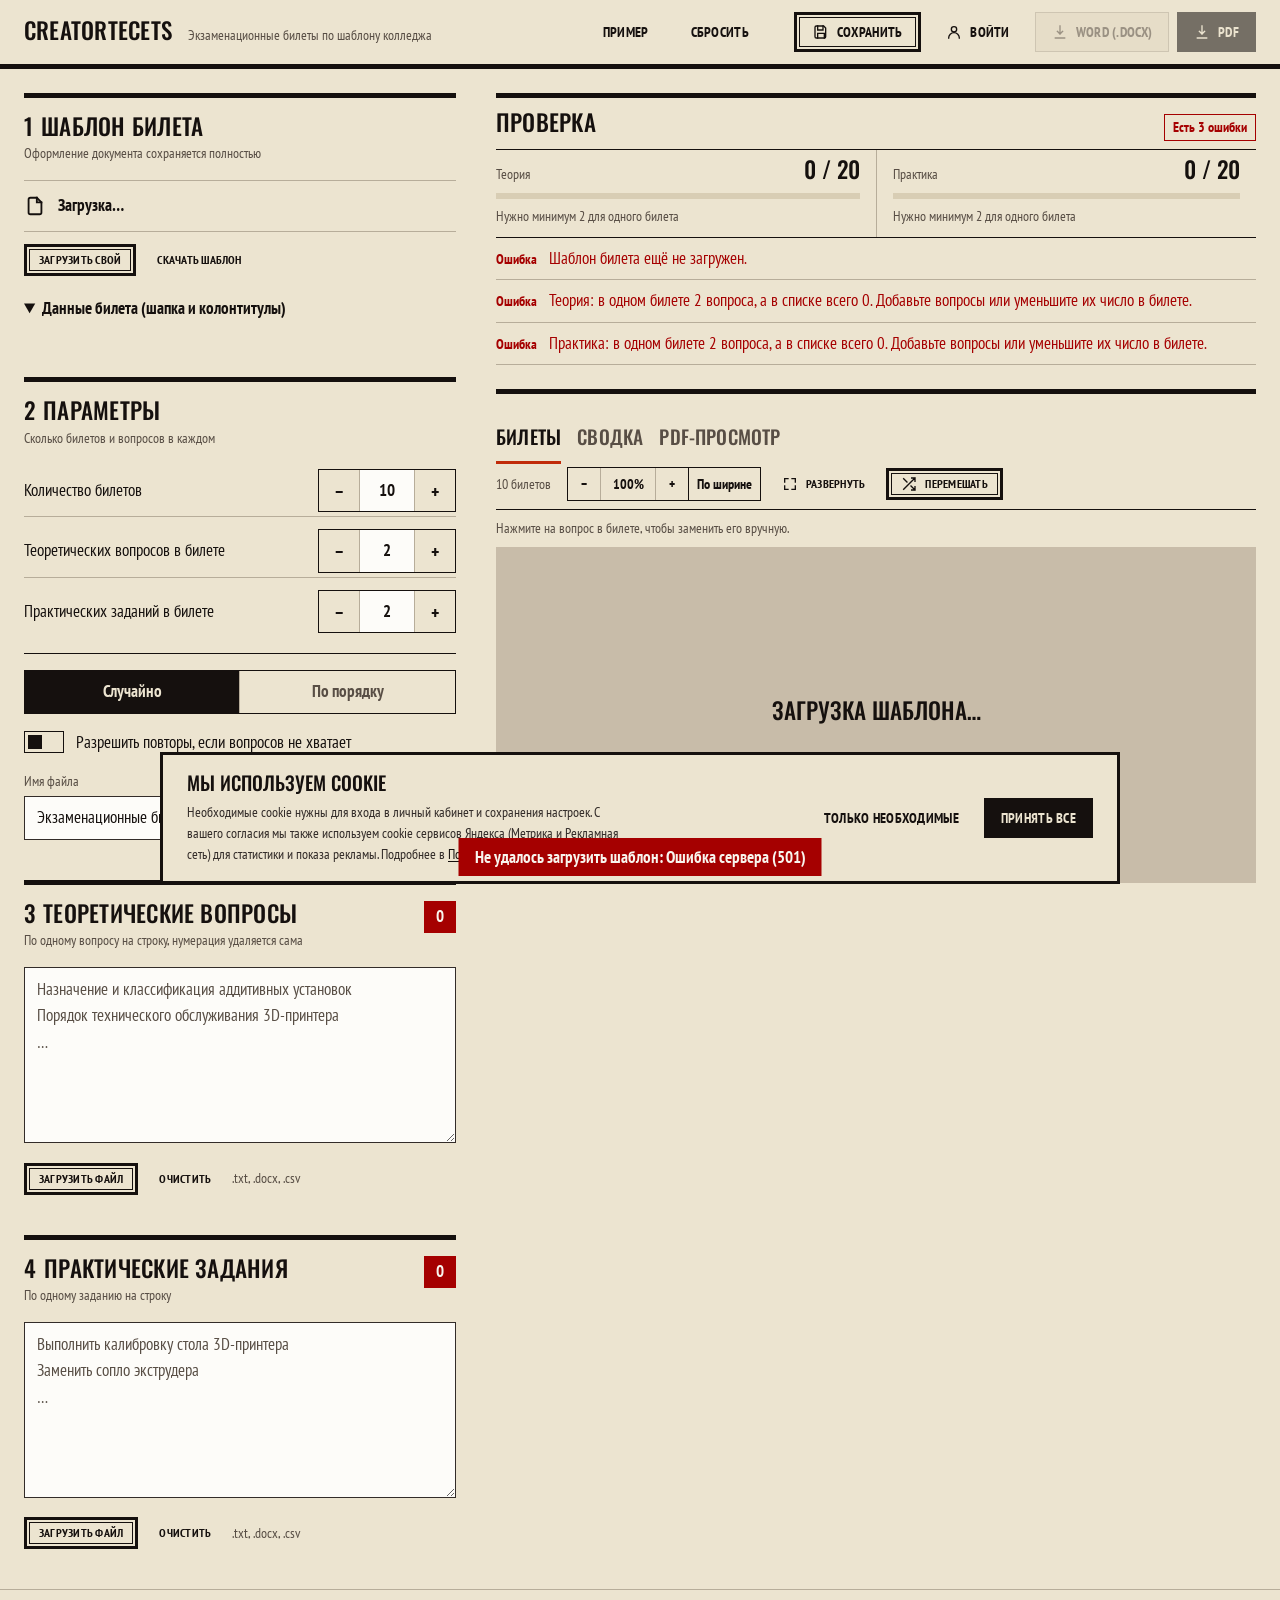
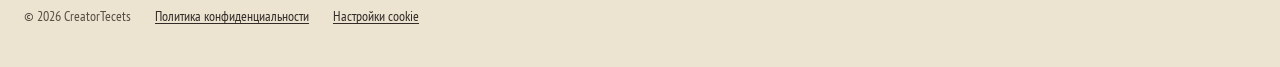
==== commit 2555f064: "Убрана тёмная тема: сайт всегда светлый - удалены тёмные блоки стилей (по системной настройке и по п" ====
--- a/static/index.html
+++ b/static/index.html
@@ -6,9 +6,6 @@
   <title>CreatorTecets: экзаменационные билеты по шаблону</title>
   <meta name="description" content="Билеты к экзамену по шаблону вашего колледжа: вопросы распределяются сами, результат скачивается в Word и PDF." />
   <link rel="icon" href="data:image/svg+xml,<svg xmlns='http://www.w3.org/2000/svg' viewBox='0 0 32 32'><rect width='32' height='32' fill='%23231d19'/><path d='M8 9h16v3H8zm0 6h16v2H8zm0 5h10v2H8z' fill='%23ece3d0'/><rect x='8' y='24' width='16' height='2' fill='%23c23a1b'/></svg>" />
-  <script>
-    try { var t = localStorage.getItem("creatortecets:theme"); if (t === "light" || t === "dark") document.documentElement.dataset.theme = t; } catch (e) {}
-  </script>
   <link rel="preconnect" href="https://fonts.googleapis.com" />
   <link rel="preconnect" href="https://fonts.gstatic.com" crossorigin />
   <link href="https://fonts.googleapis.com/css2?family=Oswald:wght@500&family=PT+Sans+Narrow:wght@400;700&display=swap" rel="stylesheet" />
@@ -23,7 +20,6 @@
     <div class="topbar-actions">
       <button class="btn ghost" id="btn-demo" type="button" title="Заполнить формы примерами вопросов">Пример</button>
       <button class="btn ghost" id="btn-reset" type="button" title="Очистить все поля">Сбросить</button>
-      <button class="btn ghost theme-btn" id="btn-theme" type="button" title="Тема оформления" aria-label="Тема оформления"></button>
       <span class="set-chip" id="current-set" hidden title="Текущий набор из личного кабинета"></span>
       <button class="btn secondary" id="btn-save" type="button" title="Сохранить билеты в личный кабинет">
         <svg viewBox="0 0 24 24" aria-hidden="true"><path d="M5 3h11l3 3v13a2 2 0 0 1-2 2H5a2 2 0 0 1-2-2V5a2 2 0 0 1 2-2z"/><path d="M7 3v6h8V3M7 21v-7h10v7"/></svg>Сохранить
--- a/static/styles.css
+++ b/static/styles.css
@@ -1,5 +1,5 @@
 /* Hallmark · shape: app screen · genre: editorial · theme: Broadside (deal 1/3, seed tool-where-college-teacher-4730·65ad3793·2026-11-18·r0) · redesign: full
- * nav: kept shell, a top bar with the wordmark left, the tools and the three outputs right · signature: the stack of A4 ticket sheets, the real document drawn live on the buff stock · states: empty, loading (busy), error (issues list, field errors), full · broadside: bill by day, inked by night
+ * nav: kept shell, a top bar with the wordmark left, the tools and the three outputs right · signature: the stack of A4 ticket sheets, the real document drawn live on the buff stock · states: empty, loading (busy), error (issues list, field errors), full · broadside: bill
  * axes: light/display-condensed/warm · posture: committed · contrast: pass · faces: Oswald and PT Sans Narrow stand in for Six Caps, Bevan and Archivo Narrow, which carry no Cyrillic · v2.0.0 */
 /* Hallmark · pre-emit critique: P4 H4 E4 S4 R4 V3 · weakest: V, an app screen keeps its two-column shell by rule; the cards became ruled sections of a bill and the check became a list of particulars */
 /* Hallmark · waive 24b · padding 6.67px on .page td · the cell margin of the college's Word template, 100 twips, drawn to scale on the ticket sheet */
@@ -16,30 +16,6 @@
   --control: 40px;
   --control-s: 32px;
   --sheet-shadow: 0 var(--space-3xs) 0 var(--color-ink-2);
-}
-
-/* Тёмная тема: колорит «inked» */
-:root[data-theme="dark"] {
-  color-scheme: dark;
-  --color-paper: oklch(17% 0.01 60); --color-paper-2: oklch(21% 0.012 60); --color-paper-3: oklch(25% 0.014 60);
-  --color-ink: oklch(92% 0.028 88); --color-ink-2: oklch(82% 0.025 85); --color-muted: oklch(72% 0.025 80);
-  --color-rule: oklch(38% 0.02 70);
-  --color-accent: oklch(63% 0.19 33); --color-accent-ink: oklch(17% 0.01 60); --color-focus: oklch(68% 0.18 33);
-  --color-ok: oklch(74% 0.13 150); --color-warn: oklch(80% 0.13 78); --color-err: oklch(70% 0.17 30); --color-good: oklch(72% 0.13 140); --color-on-err: oklch(15% 0.01 60);
-  --color-well: oklch(12% 0.008 60);
-  --color-scrim: oklch(8% 0.01 60 / 0.7);
-}
-@media (prefers-color-scheme: dark) {
-  :root:not([data-theme="light"]) {
-    color-scheme: dark;
-    --color-paper: oklch(17% 0.01 60); --color-paper-2: oklch(21% 0.012 60); --color-paper-3: oklch(25% 0.014 60);
-    --color-ink: oklch(92% 0.028 88); --color-ink-2: oklch(82% 0.025 85); --color-muted: oklch(72% 0.025 80);
-    --color-rule: oklch(38% 0.02 70);
-    --color-accent: oklch(63% 0.19 33); --color-accent-ink: oklch(17% 0.01 60); --color-focus: oklch(68% 0.18 33);
-    --color-ok: oklch(74% 0.13 150); --color-warn: oklch(80% 0.13 78); --color-err: oklch(70% 0.17 30); --color-good: oklch(72% 0.13 140); --color-on-err: oklch(15% 0.01 60);
-    --color-well: oklch(12% 0.008 60);
-    --color-scrim: oklch(8% 0.01 60 / 0.7);
-  }
 }
 
 /* Старые имена: их читают app.js и privacy.html */
@@ -89,14 +65,13 @@
 .btn.ghost { border-color: transparent; }
 .btn.ghost:hover:not(:disabled) { border-color: var(--color-rule); }
 .btn.small { min-height: var(--control-s); padding: 0 var(--space-sm); font-size: var(--text-xs); }
-.btn.icon-only, .theme-btn { width: var(--control); padding: 0; }
+.btn.icon-only { width: var(--control); padding: 0; }
 .danger-btn { background: var(--color-err); color: var(--color-on-err); border-color: var(--color-err); }
 .danger-btn:hover:not(:disabled) { background: var(--color-ink); border-color: var(--color-ink); }
 .link-btn { border: 0; background: none; padding: 0; color: var(--color-ink); font: inherit; text-decoration: underline; text-underline-offset: 0.16em; cursor: pointer; }
 .link-btn:hover { color: var(--color-accent); }
 .icon-btn { border: 0; background: none; color: var(--color-muted); font: inherit; font-size: var(--text-lg); line-height: 1; width: var(--control-s); height: var(--control-s); cursor: pointer; }
 .icon-btn:hover { color: var(--color-ink); background: var(--color-paper-2); }
-.theme-btn svg { width: 18px; height: 18px; }
 
 /* ---------------------------------------------------------------- top bar */
 .topbar {
@@ -110,7 +85,7 @@
 .wordmark { font-family: var(--font-display); font-weight: 500; font-size: var(--text-xl); text-transform: uppercase; letter-spacing: 0.01em; line-height: 1.05; max-width: none; white-space: nowrap; }
 .brand p { color: var(--color-muted); font-size: var(--text-sm); white-space: nowrap; overflow: hidden; text-overflow: ellipsis; }
 .topbar-actions { display: flex; align-items: center; gap: var(--space-xs); flex-wrap: wrap; justify-content: flex-end; }
-#btn-theme { margin-left: var(--space-xs); }
+#btn-reset { margin-right: var(--space-xs); }
 #btn-save { margin-left: var(--space-sm); }
 .account-btn span { max-width: 12rem; overflow: hidden; text-overflow: ellipsis; }
 .account-btn .avatar { width: 22px; height: 22px; display: grid; place-items: center; background: var(--color-ink); color: var(--color-paper); font-size: var(--text-xs); }
@@ -159,8 +134,6 @@
   border: 1px solid var(--color-ink-2); border-radius: 0;
   transition: border-color var(--dur-micro) var(--ease-out);
 }
-:root[data-theme="dark"] :is(input[type="text"], input[type="search"], input[type="number"], input[type="email"], input[type="password"], textarea, select) { background: var(--color-paper-2); }
-@media (prefers-color-scheme: dark) { :root:not([data-theme="light"]) :is(input[type="text"], input[type="search"], input[type="number"], input[type="email"], input[type="password"], textarea, select) { background: var(--color-paper-2); } }
 input:hover:not(:disabled), textarea:hover:not(:disabled), select:hover:not(:disabled) { border-color: var(--color-ink); }
 input:focus-visible, textarea:focus-visible, select:focus-visible { outline: 2px solid var(--color-focus); outline-offset: 0; border-color: var(--color-ink); }
 input:disabled, textarea:disabled, select:disabled { cursor: not-allowed; opacity: 0.7; background: var(--color-paper-2); color: var(--color-muted); }
@@ -398,7 +371,6 @@
 .toast.error { background: var(--color-err); color: var(--color-on-err); }
 .toast[popover] { inset: auto auto var(--space-lg) 50%; margin: 0; border: 0; overflow: visible; }
 .busy { position: fixed; inset: 0; z-index: var(--z-tooltip); display: grid; place-content: center; justify-items: center; gap: var(--space-md); background: var(--color-scrim); color: var(--color-paper); font-weight: 700; }
-:root[data-theme="dark"] .busy { color: var(--color-ink); }
 .busy[hidden] { display: none; }
 .spinner { width: 40px; height: 40px; border: 4px solid currentColor; border-top-color: transparent; animation: spin 0.8s linear infinite; }
 @keyframes spin { to { transform: rotate(360deg); } }
